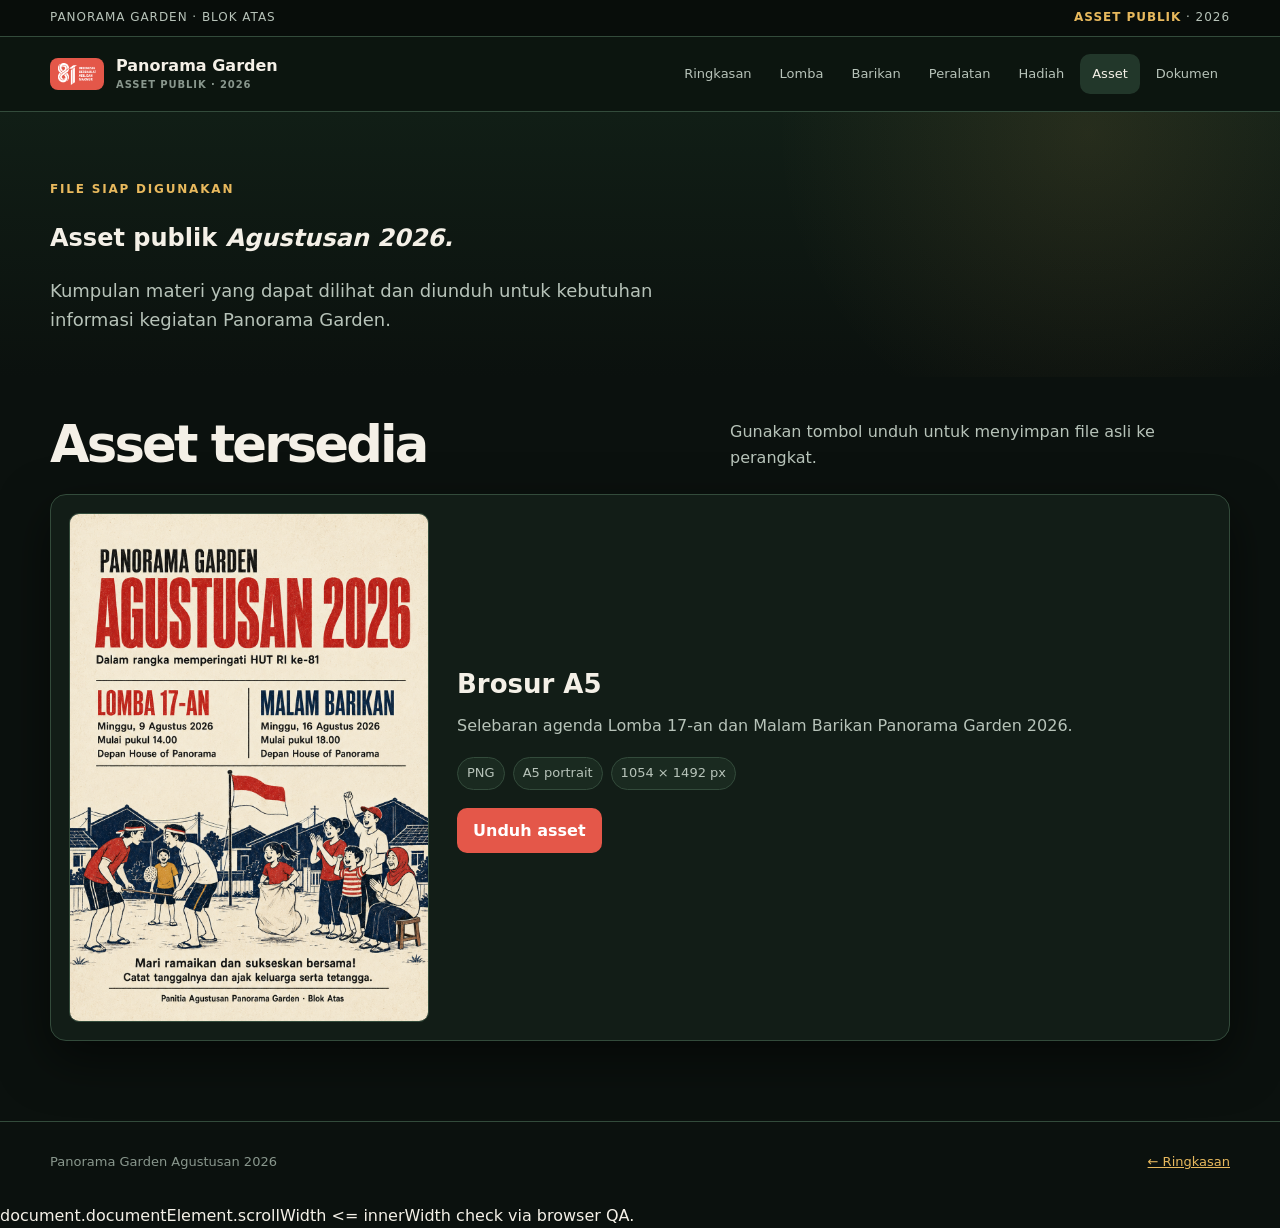
==== assets.html @ e39d6af5 "fix: match accordion menu styling" ====
<!doctype html>
<html lang="id">
<head>
  <meta charset="utf-8">
  <meta name="viewport" content="width=device-width,initial-scale=1">
  <meta name="description" content="Asset publik Panorama Garden Agustusan 2026.">
  <title>Asset · Panorama Garden Agustusan</title>
  <link rel="stylesheet" href="assets/app.css">
  <style>
    .asset-intro{padding:68px 0 42px;background:radial-gradient(circle at 85% 8%,#e8b95d1a,transparent 28%),linear-gradient(180deg,#111e16,#0b110e)}
    .asset-list{padding:42px 0 80px}.asset-card{display:grid;grid-template-columns:minmax(220px,360px) 1fr;gap:28px;align-items:center;background:var(--surface);border:1px solid var(--line);border-radius:var(--r);padding:18px;box-shadow:var(--shadow)}
    .asset-preview{display:block;overflow:hidden;border:1px solid var(--line);border-radius:10px;background:#080d0a}.asset-preview img{display:block;width:100%;height:auto;aspect-ratio:1054 / 1492;object-fit:cover}.asset-meta{display:flex;flex-wrap:wrap;gap:8px;color:var(--sub);font-size:13px}.asset-meta span{padding:5px 9px;background:var(--raised);border:1px solid var(--line);border-radius:999px}.asset-card h2{margin:0 0 8px;font-size:26px}.asset-card p{margin:0 0 18px;color:var(--sub)}.download-link{display:inline-flex;align-items:center;min-height:44px;padding:10px 16px;border-radius:10px;background:var(--red);color:#fff;text-decoration:none;font-weight:750}.download-link:hover{background:#f16b5b}@media(max-width:720px){.asset-card{grid-template-columns:1fr}.asset-preview{max-width:300px;margin:auto}.asset-card h2{font-size:22px}}
  </style>
</head>
<body>
  <div class="topbar"><div class="shell"><span>Panorama Garden · Blok Atas</span><span><strong>Asset publik</strong> · 2026</span></div></div>
  <header><nav class="shell">
    <a class="brand" href="index.html"><img src="assets/hut-ri-81-cropped.png" alt="Logo HUT RI 81"><span>Panorama Garden<small>Asset publik · 2026</small></span></a>
    <button class="menu-toggle" aria-expanded="false" aria-controls="main-nav">Menu</button>
    <div class="navlinks" id="main-nav"><a href="index.html">Ringkasan</a><div class="nav-group"><button class="nav-parent" type="button" aria-expanded="false" aria-controls="lomba-subnav">Lomba</button><div class="nav-submenu" id="lomba-subnav"><a href="lomba.html">Operasional Lomba</a><a href="rundown-lomba.html">Rundown Lomba</a></div></div><a href="barikan.html">Barikan</a><a href="peralatan-lomba.html">Peralatan</a><a href="hadiah-lomba.html">Hadiah</a><a class="active" href="assets.html">Asset</a><a href="docs/01-planning-acara-agustusan.md">Dokumen</a></div>
  </nav></header>
  <main>
    <section class="asset-intro"><div class="shell"><div class="eyebrow">File siap digunakan</div><h1>Asset publik <em>Agustusan 2026.</em></h1><p class="lede">Kumpulan materi yang dapat dilihat dan diunduh untuk kebutuhan informasi kegiatan Panorama Garden.</p></div></section>
    <section class="asset-list"><div class="shell"><div class="section-head"><h2>Asset tersedia</h2><p>Gunakan tombol unduh untuk menyimpan file asli ke perangkat.</p></div>
      <article class="asset-card"><a class="asset-preview" href="assets/Brosur%20A5.png" target="_blank" rel="noreferrer"><img src="assets/Brosur%20A5.png" alt="Preview Brosur A5 Lomba 17-an dan Malam Barikan"></a><div><h2>Brosur A5</h2><p>Selebaran agenda Lomba 17-an dan Malam Barikan Panorama Garden 2026.</p><div class="asset-meta"><span>PNG</span><span>A5 portrait</span><span>1054 × 1492 px</span></div><p style="margin-top:18px"><a class="download-link" href="assets/Brosur%20A5.png" download="Brosur A5.png">Unduh asset</a></p></div></article>
    </div></section>
  </main>
  <footer class="footer"><div class="shell"><span>Panorama Garden Agustusan 2026</span><span><a href="index.html">← Ringkasan</a></span></div></footer>
  <script>const b=document.querySelector('.menu-toggle'),n=document.querySelector('.navlinks');b.onclick=()=>{let o=n.classList.toggle('open');b.setAttribute('aria-expanded',o)};n.querySelectorAll('a').forEach(a=>a.onclick=()=>n.classList.remove('open'));document.querySelectorAll('.nav-parent').forEach(btn=>btn.onclick=()=>{let group=btn.parentElement;let open=group.classList.toggle('open');btn.setAttribute('aria-expanded',open)});</script>
</body>
</html>

document.documentElement.scrollWidth <= innerWidth check via browser QA.
---- assets/app.css ----
:root{--canvas:#0b110e;--surface:#121d17;--raised:#1a2a20;--raised2:#22372a;--text:#f4f0e7;--sub:#b7c3b9;--muted:#89978d;--line:#334b3b;--red:#e45749;--red-soft:#542a26;--gold:#e8b95d;--gold-soft:#4a3b20;--green:#78c99e;--blue:#8fc5ff;--shadow:0 18px 50px #0008;--r:16px}*{box-sizing:border-box}html{scroll-behavior:smooth}body{margin:0;background:var(--canvas);color:var(--text);font:16px/1.6 Inter,ui-sans-serif,system-ui,-apple-system,BlinkMacSystemFont,"Segoe UI",sans-serif}a{color:inherit}.shell{width:min(1180px,calc(100% - 40px));margin:auto}.topbar{background:#080d0a;border-bottom:1px solid var(--line);color:var(--sub);font-size:12px;letter-spacing:.08em;text-transform:uppercase}.topbar .shell{min-height:36px;display:flex;justify-content:space-between;align-items:center;gap:16px}.topbar strong{color:var(--gold)}header{position:sticky;top:0;z-index:20;background:#0d1611eF;backdrop-filter:blur(16px);border-bottom:1px solid var(--line)}nav{min-height:74px;display:flex;align-items:center;justify-content:space-between;gap:24px}.brand{display:flex;align-items:center;gap:12px;text-decoration:none;font-weight:850;line-height:1.05}.brand img{width:54px;height:32px;object-fit:contain;background:var(--red);border-radius:8px;padding:5px}.brand small{display:block;color:var(--muted);font-size:10px;letter-spacing:.09em;text-transform:uppercase;margin-top:5px}.navlinks{display:flex;align-items:center;gap:4px}.navlinks a,.menu-toggle,.nav-parent{padding:10px 12px;border-radius:10px;color:var(--sub);font-size:13px;text-decoration:none}.navlinks a:hover,.navlinks a.active,.nav-group.active>.nav-parent,.nav-parent:hover{background:var(--raised2);color:var(--text)}.nav-group{position:relative}.nav-parent{border:0;background:transparent;font:inherit;cursor:pointer}.nav-parent{font:inherit;font-size:13px}.nav-submenu{display:none;position:absolute;top:calc(100% + 8px);left:0;min-width:190px;padding:6px;background:var(--surface);border:1px solid var(--line);border-radius:12px;box-shadow:var(--shadow)}.nav-group.open .nav-submenu{display:grid}.nav-submenu a{display:block;white-space:nowrap}.menu-toggle{display:none;background:transparent;border:1px solid var(--line);color:var(--text);font:inherit}.hero{padding:68px 0 44px;background:radial-gradient(circle at 90% 10%,#e8b95d1a,transparent 26%),linear-gradient(180deg,#111e16,#0b110e)}.hero-grid{display:grid;grid-template-columns:1.15fr .85fr;gap:50px;align-items:end}.eyebrow{color:var(--gold);font-size:12px;font-weight:850;letter-spacing:.15em;text-transform:uppercase}.hero h1{font-size:clamp(2.7rem,7vw,5.8rem);line-height:.98;letter-spacing:-.065em;max-width:780px;margin:16px 0}.hero h1 em{color:var(--red);font-style:normal}.lede{color:var(--sub);font-size:18px;max-width:650px;margin:0}.actions{display:flex;flex-wrap:wrap;gap:10px;margin-top:26px}.btn{min-height:44px;display:inline-flex;align-items:center;justify-content:center;padding:0 16px;border:1px solid var(--line);border-radius:10px;text-decoration:none;font-weight:800;font-size:13px}.btn.primary{background:var(--red);border-color:var(--red);color:#fff}.btn.secondary{background:var(--raised);color:var(--text)}.next-card{background:var(--raised);border:1px solid var(--line);border-radius:var(--r);padding:24px;box-shadow:var(--shadow)}.hero-logo-card{display:grid;place-items:center;min-height:330px;padding:34px;background:var(--red);border-color:#ff786a}.hero-logo{display:block;width:min(100%,310px);height:auto;object-fit:contain}.next-card h2{font-size:28px;line-height:1.1;margin:10px 0 18px}.next-card .meta{display:grid;grid-template-columns:1fr 1fr;gap:14px;border-top:1px solid var(--line);padding-top:16px}.meta b{display:block;color:var(--gold);font-size:20px}.meta span,.label{color:var(--muted);font-size:12px}.status{display:inline-flex;padding:4px 9px;border-radius:999px;font-size:11px;font-weight:850;white-space:nowrap}.status.todo{background:#26332d;color:var(--sub)}.status.progress{background:#20384e;color:var(--blue)}.status.wait{background:var(--gold-soft);color:var(--gold)}.status.done{background:#1e3a2a;color:var(--green)}.status.urgent{background:var(--red-soft);color:#ff9a8e}section{padding:58px 0}.section-head{display:flex;justify-content:space-between;align-items:end;gap:24px;margin-bottom:24px}.section-head h2{font-size:clamp(2rem,4vw,3.4rem);line-height:1;letter-spacing:-.055em;margin:0}.section-head p{max-width:500px;color:var(--sub);margin:0}.grid2{display:grid;grid-template-columns:repeat(2,1fr);gap:16px}.grid3{display:grid;grid-template-columns:repeat(3,1fr);gap:16px}.card{background:var(--surface);border:1px solid var(--line);border-radius:var(--r);padding:22px}.card h3{font-size:22px;line-height:1.15;margin:8px 0}.card p{color:var(--sub);margin:0}.card-link{display:flex;flex-direction:column;min-height:210px;text-decoration:none}.card-link .foot{margin-top:auto;padding-top:20px;display:flex;justify-content:space-between;gap:12px;align-items:center;color:var(--gold);font-size:13px;font-weight:800}.num{color:var(--gold);font-size:11px;font-weight:900;letter-spacing:.12em}.summary{display:grid;grid-template-columns:repeat(4,1fr);gap:12px}.metric{background:var(--raised);border:1px solid var(--line);border-radius:13px;padding:17px}.metric strong{display:block;font-size:28px;line-height:1;color:var(--gold);margin-bottom:5px}.metric span{color:var(--sub);font-size:12px}.task-list{display:grid;gap:10px}.task{display:grid;grid-template-columns:1fr auto;gap:15px;align-items:center;background:var(--surface);border:1px solid var(--line);border-radius:12px;padding:15px 17px}.task h3{font-size:15px;margin:0 0 3px}.task p{font-size:13px;color:var(--sub);margin:0}.task-actions{display:flex;align-items:center;gap:8px}.task select{background:var(--raised2);color:var(--text);border:1px solid var(--line);border-radius:8px;padding:8px;font:12px inherit}.table-wrap{overflow:auto;border:1px solid var(--line);border-radius:var(--r);background:var(--surface)}table{width:100%;min-width:760px;border-collapse:collapse;font-size:13px}th,td{text-align:left;vertical-align:top;padding:14px 16px;border-bottom:1px solid var(--line)}th{background:var(--raised2);color:var(--sub);font-size:10px;letter-spacing:.1em;text-transform:uppercase}tr:last-child td{border-bottom:0}td strong{color:var(--text)}.callout{border-left:4px solid var(--gold);background:var(--gold-soft);color:#f2d99d;padding:15px 17px;border-radius:0 11px 11px 0;font-size:13px}.band{background:#3c2523;border-top:1px solid #704039;border-bottom:1px solid #704039}.check-grid{display:grid;grid-template-columns:repeat(4,1fr);gap:12px}.check{background:var(--surface);border:1px solid var(--line);border-radius:12px;padding:17px}.check b{color:var(--gold);font-size:18px}.check p{color:var(--sub);font-size:13px;margin:4px 0 0}.code{display:inline-flex;padding:3px 7px;border-radius:6px;background:var(--raised2);color:var(--gold);font:700 11px ui-monospace,monospace}.footer{padding:30px 0;color:var(--muted);font-size:13px;border-top:1px solid var(--line)}.footer .shell{display:flex;justify-content:space-between;gap:20px;flex-wrap:wrap}.footer a{color:var(--gold)}.page-head{padding:54px 0 32px;background:linear-gradient(180deg,#111e16,#0b110e)}.page-head h1{font-size:clamp(2.4rem,6vw,4.8rem);line-height:1;letter-spacing:-.06em;max-width:800px;margin:14px 0}.page-head p{color:var(--sub);max-width:700px}.pills{display:flex;gap:8px;flex-wrap:wrap;margin-top:20px}.pill{padding:7px 10px;border:1px solid var(--line);border-radius:999px;color:var(--sub);font-size:12px}.pill.red{border-color:#8b4037;color:#ff9a8e;background:var(--red-soft)}.race-grid{display:grid;grid-template-columns:repeat(2,1fr);gap:14px}.race-card{background:var(--surface);border:1px solid var(--line);border-radius:var(--r);padding:20px}.race-card h3{font-size:22px;margin:8px 0}.race-card p{color:var(--sub);font-size:13px}.race-meta{display:grid;grid-template-columns:1fr 1fr;gap:8px;margin:16px 0}.race-meta div{background:var(--raised);padding:10px;border-radius:8px}.race-meta b{display:block;color:var(--gold);font-size:10px;text-transform:uppercase;letter-spacing:.08em}.race-meta span{font-size:12px}.race-card ul{margin:0;padding-left:19px;color:var(--sub);font-size:13px}.race-card li{margin:5px 0}.filters{display:flex;gap:8px;flex-wrap:wrap;margin-bottom:15px}.filters button{cursor:pointer;background:var(--surface);border:1px solid var(--line);color:var(--sub);border-radius:999px;padding:8px 12px}.filters button.active{background:var(--red);border-color:var(--red);color:#fff}@media(max-width:800px){.shell{width:min(100% - 28px,640px)}.topbar .shell{align-items:flex-start;flex-direction:column;gap:0;padding:8px 0}.navlinks{display:none;position:absolute;top:74px;left:0;right:0;padding:10px 14px;background:#0d1611;border-bottom:1px solid var(--line);flex-direction:column;align-items:stretch}.navlinks.open{display:flex}.navlinks a{padding:13px}.menu-toggle{display:block}.hero{padding:45px 0 30px}.hero-grid,.grid2,.grid3,.race-grid{grid-template-columns:1fr;gap:14px}.hero h1{font-size:clamp(2.8rem,14vw,4.7rem)}.section-head{display:block}.section-head p{margin-top:12px}.summary{grid-template-columns:1fr 1fr}.check-grid{grid-template-columns:1fr 1fr}.task{grid-template-columns:1fr}.task-actions{justify-content:space-between}.task select{min-height:42px;flex:1}.page-head{padding:40px 0 25px}section{padding:44px 0}.footer .shell{display:block}.footer .shell>*{display:block;margin-top:8px}}@media(max-width:430px){.summary,.check-grid{grid-template-columns:1fr}.brand img{width:48px}.next-card .meta{grid-template-columns:1fr 1fr}.btn{width:100%}}.event-calendar{border:1px solid var(--line);border-radius:var(--r);overflow:hidden;background:var(--surface)}.calendar-title{display:flex;justify-content:space-between;align-items:center;gap:16px;padding:18px 20px;background:var(--raised2)}.calendar-title strong{font-size:24px}.calendar-title span{color:var(--muted);font-size:12px}.calendar-weekdays,.calendar-grid{display:grid;grid-template-columns:repeat(7,minmax(92px,1fr));min-width:644px}.calendar-weekdays{background:#18271e;border-bottom:1px solid var(--line)}.calendar-weekdays span{padding:11px 10px;color:var(--sub);font-size:10px;font-weight:850;letter-spacing:.1em;text-transform:uppercase}.calendar-grid{overflow:visible}.calendar-day{min-height:94px;padding:10px;border-right:1px solid var(--line);border-bottom:1px solid var(--line);background:var(--surface);color:var(--sub);font-size:13px}.calendar-day:nth-child(7n){border-right:0}.calendar-day b{display:block;color:var(--text);font-size:14px}.calendar-day small{display:block;margin-top:7px;color:var(--text);font-size:11px;line-height:1.25}.calendar-day.muted{background:#0e1712;color:var(--muted)}.calendar-day.prep{background:#332b1b;border-top:3px solid var(--gold)}.calendar-day.setup{background:#1b3025;border-top:3px solid var(--green)}.calendar-day.event{background:var(--red-soft);border-top:3px solid var(--red)}.calendar-legend{display:flex;gap:16px;flex-wrap:wrap;padding:14px 18px;color:var(--sub);font-size:12px}.calendar-legend span{display:inline-flex;align-items:center;gap:7px}.dot{width:9px;height:9px;display:inline-block;border-radius:50%;background:var(--gold)}.dot.setup{background:var(--green)}.dot.event{background:var(--red)}@media(max-width:800px){.event-calendar{overflow-x:auto}.calendar-title,.calendar-legend{min-width:644px}}@media(prefers-reduced-motion:reduce){html{scroll-behavior:auto}}:focus-visible{outline:3px solid var(--gold);outline-offset:3px}@media(max-width:800px){.nav-group{display:block}.nav-parent{width:100%;display:flex;justify-content:space-between;text-align:left;padding:13px}.nav-submenu{position:static;min-width:0;margin:0 0 4px;padding:0 0 0 12px;border:0;border-radius:0;box-shadow:none;background:transparent}.nav-group.open .nav-submenu{display:grid}.nav-submenu a{padding:11px 13px;border-left:2px solid var(--line);border-radius:0}.nav-group.active>.nav-parent{background:var(--raised2)}}
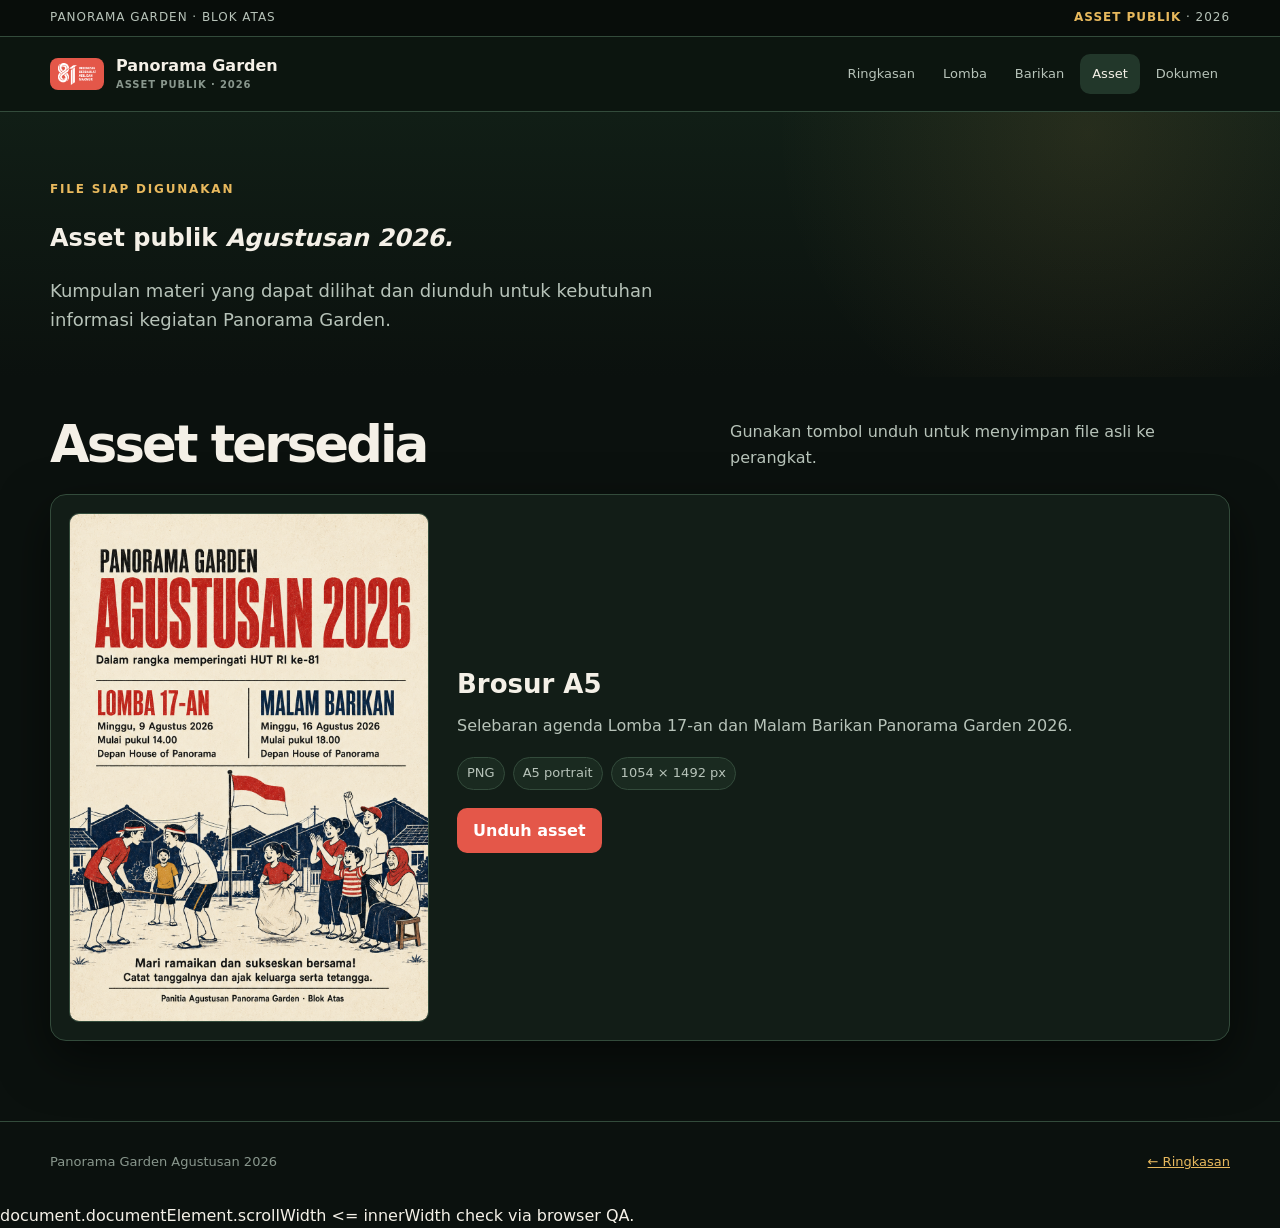
==== commit cd5937bd: "refactor: group race assets under Lomba menu" ====
--- a/assets.html
+++ b/assets.html
@@ -17,7 +17,7 @@
   <header><nav class="shell">
     <a class="brand" href="index.html"><img src="assets/hut-ri-81-cropped.png" alt="Logo HUT RI 81"><span>Panorama Garden<small>Asset publik · 2026</small></span></a>
     <button class="menu-toggle" aria-expanded="false" aria-controls="main-nav">Menu</button>
-    <div class="navlinks" id="main-nav"><a href="index.html">Ringkasan</a><div class="nav-group"><button class="nav-parent" type="button" aria-expanded="false" aria-controls="lomba-subnav">Lomba</button><div class="nav-submenu" id="lomba-subnav"><a href="lomba.html">Operasional Lomba</a><a href="rundown-lomba.html">Rundown Lomba</a></div></div><a href="barikan.html">Barikan</a><a href="peralatan-lomba.html">Peralatan</a><a href="hadiah-lomba.html">Hadiah</a><a class="active" href="assets.html">Asset</a><a href="docs/01-planning-acara-agustusan.md">Dokumen</a></div>
+    <div class="navlinks" id="main-nav"><a href="index.html">Ringkasan</a><div class="nav-group"><button class="nav-parent" type="button" aria-expanded="false" aria-controls="lomba-subnav">Lomba</button><div class="nav-submenu" id="lomba-subnav"><a href="lomba.html">Operasional Lomba</a><a href="rundown-lomba.html">Rundown Lomba</a><a href="peralatan-lomba.html">Peralatan Lomba</a><a href="hadiah-lomba.html">Hadiah Lomba</a></div></div><a href="barikan.html">Barikan</a><a class="active" href="assets.html">Asset</a><a href="docs/01-planning-acara-agustusan.md">Dokumen</a></div>
   </nav></header>
   <main>
     <section class="asset-intro"><div class="shell"><div class="eyebrow">File siap digunakan</div><h1>Asset publik <em>Agustusan 2026.</em></h1><p class="lede">Kumpulan materi yang dapat dilihat dan diunduh untuk kebutuhan informasi kegiatan Panorama Garden.</p></div></section>
--- a/assets/app.css
+++ b/assets/app.css
@@ -1 +1 @@
-:root{--canvas:#0b110e;--surface:#121d17;--raised:#1a2a20;--raised2:#22372a;--text:#f4f0e7;--sub:#b7c3b9;--muted:#89978d;--line:#334b3b;--red:#e45749;--red-soft:#542a26;--gold:#e8b95d;--gold-soft:#4a3b20;--green:#78c99e;--blue:#8fc5ff;--shadow:0 18px 50px #0008;--r:16px}*{box-sizing:border-box}html{scroll-behavior:smooth}body{margin:0;background:var(--canvas);color:var(--text);font:16px/1.6 Inter,ui-sans-serif,system-ui,-apple-system,BlinkMacSystemFont,"Segoe UI",sans-serif}a{color:inherit}.shell{width:min(1180px,calc(100% - 40px));margin:auto}.topbar{background:#080d0a;border-bottom:1px solid var(--line);color:var(--sub);font-size:12px;letter-spacing:.08em;text-transform:uppercase}.topbar .shell{min-height:36px;display:flex;justify-content:space-between;align-items:center;gap:16px}.topbar strong{color:var(--gold)}header{position:sticky;top:0;z-index:20;background:#0d1611eF;backdrop-filter:blur(16px);border-bottom:1px solid var(--line)}nav{min-height:74px;display:flex;align-items:center;justify-content:space-between;gap:24px}.brand{display:flex;align-items:center;gap:12px;text-decoration:none;font-weight:850;line-height:1.05}.brand img{width:54px;height:32px;object-fit:contain;background:var(--red);border-radius:8px;padding:5px}.brand small{display:block;color:var(--muted);font-size:10px;letter-spacing:.09em;text-transform:uppercase;margin-top:5px}.navlinks{display:flex;align-items:center;gap:4px}.navlinks a,.menu-toggle,.nav-parent{padding:10px 12px;border-radius:10px;color:var(--sub);font-size:13px;text-decoration:none}.navlinks a:hover,.navlinks a.active,.nav-group.active>.nav-parent,.nav-parent:hover{background:var(--raised2);color:var(--text)}.nav-group{position:relative}.nav-parent{border:0;background:transparent;font:inherit;cursor:pointer}.nav-parent{font:inherit;font-size:13px}.nav-submenu{display:none;position:absolute;top:calc(100% + 8px);left:0;min-width:190px;padding:6px;background:var(--surface);border:1px solid var(--line);border-radius:12px;box-shadow:var(--shadow)}.nav-group.open .nav-submenu{display:grid}.nav-submenu a{display:block;white-space:nowrap}.menu-toggle{display:none;background:transparent;border:1px solid var(--line);color:var(--text);font:inherit}.hero{padding:68px 0 44px;background:radial-gradient(circle at 90% 10%,#e8b95d1a,transparent 26%),linear-gradient(180deg,#111e16,#0b110e)}.hero-grid{display:grid;grid-template-columns:1.15fr .85fr;gap:50px;align-items:end}.eyebrow{color:var(--gold);font-size:12px;font-weight:850;letter-spacing:.15em;text-transform:uppercase}.hero h1{font-size:clamp(2.7rem,7vw,5.8rem);line-height:.98;letter-spacing:-.065em;max-width:780px;margin:16px 0}.hero h1 em{color:var(--red);font-style:normal}.lede{color:var(--sub);font-size:18px;max-width:650px;margin:0}.actions{display:flex;flex-wrap:wrap;gap:10px;margin-top:26px}.btn{min-height:44px;display:inline-flex;align-items:center;justify-content:center;padding:0 16px;border:1px solid var(--line);border-radius:10px;text-decoration:none;font-weight:800;font-size:13px}.btn.primary{background:var(--red);border-color:var(--red);color:#fff}.btn.secondary{background:var(--raised);color:var(--text)}.next-card{background:var(--raised);border:1px solid var(--line);border-radius:var(--r);padding:24px;box-shadow:var(--shadow)}.hero-logo-card{display:grid;place-items:center;min-height:330px;padding:34px;background:var(--red);border-color:#ff786a}.hero-logo{display:block;width:min(100%,310px);height:auto;object-fit:contain}.next-card h2{font-size:28px;line-height:1.1;margin:10px 0 18px}.next-card .meta{display:grid;grid-template-columns:1fr 1fr;gap:14px;border-top:1px solid var(--line);padding-top:16px}.meta b{display:block;color:var(--gold);font-size:20px}.meta span,.label{color:var(--muted);font-size:12px}.status{display:inline-flex;padding:4px 9px;border-radius:999px;font-size:11px;font-weight:850;white-space:nowrap}.status.todo{background:#26332d;color:var(--sub)}.status.progress{background:#20384e;color:var(--blue)}.status.wait{background:var(--gold-soft);color:var(--gold)}.status.done{background:#1e3a2a;color:var(--green)}.status.urgent{background:var(--red-soft);color:#ff9a8e}section{padding:58px 0}.section-head{display:flex;justify-content:space-between;align-items:end;gap:24px;margin-bottom:24px}.section-head h2{font-size:clamp(2rem,4vw,3.4rem);line-height:1;letter-spacing:-.055em;margin:0}.section-head p{max-width:500px;color:var(--sub);margin:0}.grid2{display:grid;grid-template-columns:repeat(2,1fr);gap:16px}.grid3{display:grid;grid-template-columns:repeat(3,1fr);gap:16px}.card{background:var(--surface);border:1px solid var(--line);border-radius:var(--r);padding:22px}.card h3{font-size:22px;line-height:1.15;margin:8px 0}.card p{color:var(--sub);margin:0}.card-link{display:flex;flex-direction:column;min-height:210px;text-decoration:none}.card-link .foot{margin-top:auto;padding-top:20px;display:flex;justify-content:space-between;gap:12px;align-items:center;color:var(--gold);font-size:13px;font-weight:800}.num{color:var(--gold);font-size:11px;font-weight:900;letter-spacing:.12em}.summary{display:grid;grid-template-columns:repeat(4,1fr);gap:12px}.metric{background:var(--raised);border:1px solid var(--line);border-radius:13px;padding:17px}.metric strong{display:block;font-size:28px;line-height:1;color:var(--gold);margin-bottom:5px}.metric span{color:var(--sub);font-size:12px}.task-list{display:grid;gap:10px}.task{display:grid;grid-template-columns:1fr auto;gap:15px;align-items:center;background:var(--surface);border:1px solid var(--line);border-radius:12px;padding:15px 17px}.task h3{font-size:15px;margin:0 0 3px}.task p{font-size:13px;color:var(--sub);margin:0}.task-actions{display:flex;align-items:center;gap:8px}.task select{background:var(--raised2);color:var(--text);border:1px solid var(--line);border-radius:8px;padding:8px;font:12px inherit}.table-wrap{overflow:auto;border:1px solid var(--line);border-radius:var(--r);background:var(--surface)}table{width:100%;min-width:760px;border-collapse:collapse;font-size:13px}th,td{text-align:left;vertical-align:top;padding:14px 16px;border-bottom:1px solid var(--line)}th{background:var(--raised2);color:var(--sub);font-size:10px;letter-spacing:.1em;text-transform:uppercase}tr:last-child td{border-bottom:0}td strong{color:var(--text)}.callout{border-left:4px solid var(--gold);background:var(--gold-soft);color:#f2d99d;padding:15px 17px;border-radius:0 11px 11px 0;font-size:13px}.band{background:#3c2523;border-top:1px solid #704039;border-bottom:1px solid #704039}.check-grid{display:grid;grid-template-columns:repeat(4,1fr);gap:12px}.check{background:var(--surface);border:1px solid var(--line);border-radius:12px;padding:17px}.check b{color:var(--gold);font-size:18px}.check p{color:var(--sub);font-size:13px;margin:4px 0 0}.code{display:inline-flex;padding:3px 7px;border-radius:6px;background:var(--raised2);color:var(--gold);font:700 11px ui-monospace,monospace}.footer{padding:30px 0;color:var(--muted);font-size:13px;border-top:1px solid var(--line)}.footer .shell{display:flex;justify-content:space-between;gap:20px;flex-wrap:wrap}.footer a{color:var(--gold)}.page-head{padding:54px 0 32px;background:linear-gradient(180deg,#111e16,#0b110e)}.page-head h1{font-size:clamp(2.4rem,6vw,4.8rem);line-height:1;letter-spacing:-.06em;max-width:800px;margin:14px 0}.page-head p{color:var(--sub);max-width:700px}.pills{display:flex;gap:8px;flex-wrap:wrap;margin-top:20px}.pill{padding:7px 10px;border:1px solid var(--line);border-radius:999px;color:var(--sub);font-size:12px}.pill.red{border-color:#8b4037;color:#ff9a8e;background:var(--red-soft)}.race-grid{display:grid;grid-template-columns:repeat(2,1fr);gap:14px}.race-card{background:var(--surface);border:1px solid var(--line);border-radius:var(--r);padding:20px}.race-card h3{font-size:22px;margin:8px 0}.race-card p{color:var(--sub);font-size:13px}.race-meta{display:grid;grid-template-columns:1fr 1fr;gap:8px;margin:16px 0}.race-meta div{background:var(--raised);padding:10px;border-radius:8px}.race-meta b{display:block;color:var(--gold);font-size:10px;text-transform:uppercase;letter-spacing:.08em}.race-meta span{font-size:12px}.race-card ul{margin:0;padding-left:19px;color:var(--sub);font-size:13px}.race-card li{margin:5px 0}.filters{display:flex;gap:8px;flex-wrap:wrap;margin-bottom:15px}.filters button{cursor:pointer;background:var(--surface);border:1px solid var(--line);color:var(--sub);border-radius:999px;padding:8px 12px}.filters button.active{background:var(--red);border-color:var(--red);color:#fff}@media(max-width:800px){.shell{width:min(100% - 28px,640px)}.topbar .shell{align-items:flex-start;flex-direction:column;gap:0;padding:8px 0}.navlinks{display:none;position:absolute;top:74px;left:0;right:0;padding:10px 14px;background:#0d1611;border-bottom:1px solid var(--line);flex-direction:column;align-items:stretch}.navlinks.open{display:flex}.navlinks a{padding:13px}.menu-toggle{display:block}.hero{padding:45px 0 30px}.hero-grid,.grid2,.grid3,.race-grid{grid-template-columns:1fr;gap:14px}.hero h1{font-size:clamp(2.8rem,14vw,4.7rem)}.section-head{display:block}.section-head p{margin-top:12px}.summary{grid-template-columns:1fr 1fr}.check-grid{grid-template-columns:1fr 1fr}.task{grid-template-columns:1fr}.task-actions{justify-content:space-between}.task select{min-height:42px;flex:1}.page-head{padding:40px 0 25px}section{padding:44px 0}.footer .shell{display:block}.footer .shell>*{display:block;margin-top:8px}}@media(max-width:430px){.summary,.check-grid{grid-template-columns:1fr}.brand img{width:48px}.next-card .meta{grid-template-columns:1fr 1fr}.btn{width:100%}}.event-calendar{border:1px solid var(--line);border-radius:var(--r);overflow:hidden;background:var(--surface)}.calendar-title{display:flex;justify-content:space-between;align-items:center;gap:16px;padding:18px 20px;background:var(--raised2)}.calendar-title strong{font-size:24px}.calendar-title span{color:var(--muted);font-size:12px}.calendar-weekdays,.calendar-grid{display:grid;grid-template-columns:repeat(7,minmax(92px,1fr));min-width:644px}.calendar-weekdays{background:#18271e;border-bottom:1px solid var(--line)}.calendar-weekdays span{padding:11px 10px;color:var(--sub);font-size:10px;font-weight:850;letter-spacing:.1em;text-transform:uppercase}.calendar-grid{overflow:visible}.calendar-day{min-height:94px;padding:10px;border-right:1px solid var(--line);border-bottom:1px solid var(--line);background:var(--surface);color:var(--sub);font-size:13px}.calendar-day:nth-child(7n){border-right:0}.calendar-day b{display:block;color:var(--text);font-size:14px}.calendar-day small{display:block;margin-top:7px;color:var(--text);font-size:11px;line-height:1.25}.calendar-day.muted{background:#0e1712;color:var(--muted)}.calendar-day.prep{background:#332b1b;border-top:3px solid var(--gold)}.calendar-day.setup{background:#1b3025;border-top:3px solid var(--green)}.calendar-day.event{background:var(--red-soft);border-top:3px solid var(--red)}.calendar-legend{display:flex;gap:16px;flex-wrap:wrap;padding:14px 18px;color:var(--sub);font-size:12px}.calendar-legend span{display:inline-flex;align-items:center;gap:7px}.dot{width:9px;height:9px;display:inline-block;border-radius:50%;background:var(--gold)}.dot.setup{background:var(--green)}.dot.event{background:var(--red)}@media(max-width:800px){.event-calendar{overflow-x:auto}.calendar-title,.calendar-legend{min-width:644px}}@media(prefers-reduced-motion:reduce){html{scroll-behavior:auto}}:focus-visible{outline:3px solid var(--gold);outline-offset:3px}@media(max-width:800px){.nav-group{display:block}.nav-parent{width:100%;display:flex;justify-content:space-between;text-align:left;padding:13px}.nav-submenu{position:static;min-width:0;margin:0 0 4px;padding:0 0 0 12px;border:0;border-radius:0;box-shadow:none;background:transparent}.nav-group.open .nav-submenu{display:grid}.nav-submenu a{padding:11px 13px;border-left:2px solid var(--line);border-radius:0}.nav-group.active>.nav-parent{background:var(--raised2)}}+:root{--canvas:#0b110e;--surface:#121d17;--raised:#1a2a20;--raised2:#22372a;--text:#f4f0e7;--sub:#b7c3b9;--muted:#89978d;--line:#334b3b;--red:#e45749;--red-soft:#542a26;--gold:#e8b95d;--gold-soft:#4a3b20;--green:#78c99e;--blue:#8fc5ff;--shadow:0 18px 50px #0008;--r:16px}*{box-sizing:border-box}html{scroll-behavior:smooth}body{margin:0;background:var(--canvas);color:var(--text);font:16px/1.6 Inter,ui-sans-serif,system-ui,-apple-system,BlinkMacSystemFont,"Segoe UI",sans-serif}a{color:inherit}.shell{width:min(1180px,calc(100% - 40px));margin:auto}.topbar{background:#080d0a;border-bottom:1px solid var(--line);color:var(--sub);font-size:12px;letter-spacing:.08em;text-transform:uppercase}.topbar .shell{min-height:36px;display:flex;justify-content:space-between;align-items:center;gap:16px}.topbar strong{color:var(--gold)}header{position:sticky;top:0;z-index:20;background:#0d1611eF;backdrop-filter:blur(16px);border-bottom:1px solid var(--line)}nav{min-height:74px;display:flex;align-items:center;justify-content:space-between;gap:24px}.brand{display:flex;align-items:center;gap:12px;text-decoration:none;font-weight:850;line-height:1.05}.brand img{width:54px;height:32px;object-fit:contain;background:var(--red);border-radius:8px;padding:5px}.brand small{display:block;color:var(--muted);font-size:10px;letter-spacing:.09em;text-transform:uppercase;margin-top:5px}.navlinks{display:flex;align-items:center;gap:4px}.navlinks a,.menu-toggle,.nav-parent{padding:10px 12px;border-radius:10px;color:var(--sub);font-size:13px;text-decoration:none}.navlinks a:hover,.navlinks a.active,.nav-group.active>.nav-parent,.nav-parent:hover{background:var(--raised2);color:var(--text)}.nav-group{position:relative}.nav-parent{border:0;background:transparent;font:inherit;cursor:pointer}.nav-parent{font:inherit;font-size:13px}.nav-submenu{display:none;position:absolute;top:calc(100% + 8px);left:0;min-width:190px;padding:6px;background:var(--surface);border:1px solid var(--line);border-radius:12px;box-shadow:var(--shadow)}.nav-group.open .nav-submenu,.nav-group:hover .nav-submenu,.nav-group:focus-within .nav-submenu{display:grid}.nav-submenu a{display:block;white-space:nowrap}.menu-toggle{display:none;background:transparent;border:1px solid var(--line);color:var(--text);font:inherit}.hero{padding:68px 0 44px;background:radial-gradient(circle at 90% 10%,#e8b95d1a,transparent 26%),linear-gradient(180deg,#111e16,#0b110e)}.hero-grid{display:grid;grid-template-columns:1.15fr .85fr;gap:50px;align-items:end}.eyebrow{color:var(--gold);font-size:12px;font-weight:850;letter-spacing:.15em;text-transform:uppercase}.hero h1{font-size:clamp(2.7rem,7vw,5.8rem);line-height:.98;letter-spacing:-.065em;max-width:780px;margin:16px 0}.hero h1 em{color:var(--red);font-style:normal}.lede{color:var(--sub);font-size:18px;max-width:650px;margin:0}.actions{display:flex;flex-wrap:wrap;gap:10px;margin-top:26px}.btn{min-height:44px;display:inline-flex;align-items:center;justify-content:center;padding:0 16px;border:1px solid var(--line);border-radius:10px;text-decoration:none;font-weight:800;font-size:13px}.btn.primary{background:var(--red);border-color:var(--red);color:#fff}.btn.secondary{background:var(--raised);color:var(--text)}.next-card{background:var(--raised);border:1px solid var(--line);border-radius:var(--r);padding:24px;box-shadow:var(--shadow)}.hero-logo-card{display:grid;place-items:center;min-height:330px;padding:34px;background:var(--red);border-color:#ff786a}.hero-logo{display:block;width:min(100%,310px);height:auto;object-fit:contain}.next-card h2{font-size:28px;line-height:1.1;margin:10px 0 18px}.next-card .meta{display:grid;grid-template-columns:1fr 1fr;gap:14px;border-top:1px solid var(--line);padding-top:16px}.meta b{display:block;color:var(--gold);font-size:20px}.meta span,.label{color:var(--muted);font-size:12px}.status{display:inline-flex;padding:4px 9px;border-radius:999px;font-size:11px;font-weight:850;white-space:nowrap}.status.todo{background:#26332d;color:var(--sub)}.status.progress{background:#20384e;color:var(--blue)}.status.wait{background:var(--gold-soft);color:var(--gold)}.status.done{background:#1e3a2a;color:var(--green)}.status.urgent{background:var(--red-soft);color:#ff9a8e}section{padding:58px 0}.section-head{display:flex;justify-content:space-between;align-items:end;gap:24px;margin-bottom:24px}.section-head h2{font-size:clamp(2rem,4vw,3.4rem);line-height:1;letter-spacing:-.055em;margin:0}.section-head p{max-width:500px;color:var(--sub);margin:0}.grid2{display:grid;grid-template-columns:repeat(2,1fr);gap:16px}.grid3{display:grid;grid-template-columns:repeat(3,1fr);gap:16px}.card{background:var(--surface);border:1px solid var(--line);border-radius:var(--r);padding:22px}.card h3{font-size:22px;line-height:1.15;margin:8px 0}.card p{color:var(--sub);margin:0}.card-link{display:flex;flex-direction:column;min-height:210px;text-decoration:none}.card-link .foot{margin-top:auto;padding-top:20px;display:flex;justify-content:space-between;gap:12px;align-items:center;color:var(--gold);font-size:13px;font-weight:800}.num{color:var(--gold);font-size:11px;font-weight:900;letter-spacing:.12em}.summary{display:grid;grid-template-columns:repeat(4,1fr);gap:12px}.metric{background:var(--raised);border:1px solid var(--line);border-radius:13px;padding:17px}.metric strong{display:block;font-size:28px;line-height:1;color:var(--gold);margin-bottom:5px}.metric span{color:var(--sub);font-size:12px}.task-list{display:grid;gap:10px}.task{display:grid;grid-template-columns:1fr auto;gap:15px;align-items:center;background:var(--surface);border:1px solid var(--line);border-radius:12px;padding:15px 17px}.task h3{font-size:15px;margin:0 0 3px}.task p{font-size:13px;color:var(--sub);margin:0}.task-actions{display:flex;align-items:center;gap:8px}.task select{background:var(--raised2);color:var(--text);border:1px solid var(--line);border-radius:8px;padding:8px;font:12px inherit}.table-wrap{overflow:auto;border:1px solid var(--line);border-radius:var(--r);background:var(--surface)}table{width:100%;min-width:760px;border-collapse:collapse;font-size:13px}th,td{text-align:left;vertical-align:top;padding:14px 16px;border-bottom:1px solid var(--line)}th{background:var(--raised2);color:var(--sub);font-size:10px;letter-spacing:.1em;text-transform:uppercase}tr:last-child td{border-bottom:0}td strong{color:var(--text)}.callout{border-left:4px solid var(--gold);background:var(--gold-soft);color:#f2d99d;padding:15px 17px;border-radius:0 11px 11px 0;font-size:13px}.band{background:#3c2523;border-top:1px solid #704039;border-bottom:1px solid #704039}.check-grid{display:grid;grid-template-columns:repeat(4,1fr);gap:12px}.check{background:var(--surface);border:1px solid var(--line);border-radius:12px;padding:17px}.check b{color:var(--gold);font-size:18px}.check p{color:var(--sub);font-size:13px;margin:4px 0 0}.code{display:inline-flex;padding:3px 7px;border-radius:6px;background:var(--raised2);color:var(--gold);font:700 11px ui-monospace,monospace}.footer{padding:30px 0;color:var(--muted);font-size:13px;border-top:1px solid var(--line)}.footer .shell{display:flex;justify-content:space-between;gap:20px;flex-wrap:wrap}.footer a{color:var(--gold)}.page-head{padding:54px 0 32px;background:linear-gradient(180deg,#111e16,#0b110e)}.page-head h1{font-size:clamp(2.4rem,6vw,4.8rem);line-height:1;letter-spacing:-.06em;max-width:800px;margin:14px 0}.page-head p{color:var(--sub);max-width:700px}.pills{display:flex;gap:8px;flex-wrap:wrap;margin-top:20px}.pill{padding:7px 10px;border:1px solid var(--line);border-radius:999px;color:var(--sub);font-size:12px}.pill.red{border-color:#8b4037;color:#ff9a8e;background:var(--red-soft)}.race-grid{display:grid;grid-template-columns:repeat(2,1fr);gap:14px}.race-card{background:var(--surface);border:1px solid var(--line);border-radius:var(--r);padding:20px}.race-card h3{font-size:22px;margin:8px 0}.race-card p{color:var(--sub);font-size:13px}.race-meta{display:grid;grid-template-columns:1fr 1fr;gap:8px;margin:16px 0}.race-meta div{background:var(--raised);padding:10px;border-radius:8px}.race-meta b{display:block;color:var(--gold);font-size:10px;text-transform:uppercase;letter-spacing:.08em}.race-meta span{font-size:12px}.race-card ul{margin:0;padding-left:19px;color:var(--sub);font-size:13px}.race-card li{margin:5px 0}.filters{display:flex;gap:8px;flex-wrap:wrap;margin-bottom:15px}.filters button{cursor:pointer;background:var(--surface);border:1px solid var(--line);color:var(--sub);border-radius:999px;padding:8px 12px}.filters button.active{background:var(--red);border-color:var(--red);color:#fff}@media(max-width:800px){.shell{width:min(100% - 28px,640px)}.topbar .shell{align-items:flex-start;flex-direction:column;gap:0;padding:8px 0}.navlinks{display:none;position:absolute;top:74px;left:0;right:0;padding:10px 14px;background:#0d1611;border-bottom:1px solid var(--line);flex-direction:column;align-items:stretch}.navlinks.open{display:flex}.navlinks a{padding:13px}.menu-toggle{display:block}.hero{padding:45px 0 30px}.hero-grid,.grid2,.grid3,.race-grid{grid-template-columns:1fr;gap:14px}.hero h1{font-size:clamp(2.8rem,14vw,4.7rem)}.section-head{display:block}.section-head p{margin-top:12px}.summary{grid-template-columns:1fr 1fr}.check-grid{grid-template-columns:1fr 1fr}.task{grid-template-columns:1fr}.task-actions{justify-content:space-between}.task select{min-height:42px;flex:1}.page-head{padding:40px 0 25px}section{padding:44px 0}.footer .shell{display:block}.footer .shell>*{display:block;margin-top:8px}}@media(max-width:430px){.summary,.check-grid{grid-template-columns:1fr}.brand img{width:48px}.next-card .meta{grid-template-columns:1fr 1fr}.btn{width:100%}}.event-calendar{border:1px solid var(--line);border-radius:var(--r);overflow:hidden;background:var(--surface)}.calendar-title{display:flex;justify-content:space-between;align-items:center;gap:16px;padding:18px 20px;background:var(--raised2)}.calendar-title strong{font-size:24px}.calendar-title span{color:var(--muted);font-size:12px}.calendar-weekdays,.calendar-grid{display:grid;grid-template-columns:repeat(7,minmax(92px,1fr));min-width:644px}.calendar-weekdays{background:#18271e;border-bottom:1px solid var(--line)}.calendar-weekdays span{padding:11px 10px;color:var(--sub);font-size:10px;font-weight:850;letter-spacing:.1em;text-transform:uppercase}.calendar-grid{overflow:visible}.calendar-day{min-height:94px;padding:10px;border-right:1px solid var(--line);border-bottom:1px solid var(--line);background:var(--surface);color:var(--sub);font-size:13px}.calendar-day:nth-child(7n){border-right:0}.calendar-day b{display:block;color:var(--text);font-size:14px}.calendar-day small{display:block;margin-top:7px;color:var(--text);font-size:11px;line-height:1.25}.calendar-day.muted{background:#0e1712;color:var(--muted)}.calendar-day.prep{background:#332b1b;border-top:3px solid var(--gold)}.calendar-day.setup{background:#1b3025;border-top:3px solid var(--green)}.calendar-day.event{background:var(--red-soft);border-top:3px solid var(--red)}.calendar-legend{display:flex;gap:16px;flex-wrap:wrap;padding:14px 18px;color:var(--sub);font-size:12px}.calendar-legend span{display:inline-flex;align-items:center;gap:7px}.dot{width:9px;height:9px;display:inline-block;border-radius:50%;background:var(--gold)}.dot.setup{background:var(--green)}.dot.event{background:var(--red)}@media(max-width:800px){.event-calendar{overflow-x:auto}.calendar-title,.calendar-legend{min-width:644px}}@media(prefers-reduced-motion:reduce){html{scroll-behavior:auto}}:focus-visible{outline:3px solid var(--gold);outline-offset:3px}@media(max-width:800px){.nav-group{display:block}.nav-parent{width:100%;display:flex;justify-content:space-between;text-align:left;padding:13px}.nav-submenu{position:static;min-width:0;margin:0 0 4px;padding:0 0 0 12px;border:0;border-radius:0;box-shadow:none;background:transparent}.nav-group.open .nav-submenu{display:grid}.nav-submenu a{padding:11px 13px;border-left:2px solid var(--line);border-radius:0}.nav-group.active>.nav-parent{background:var(--raised2)}}
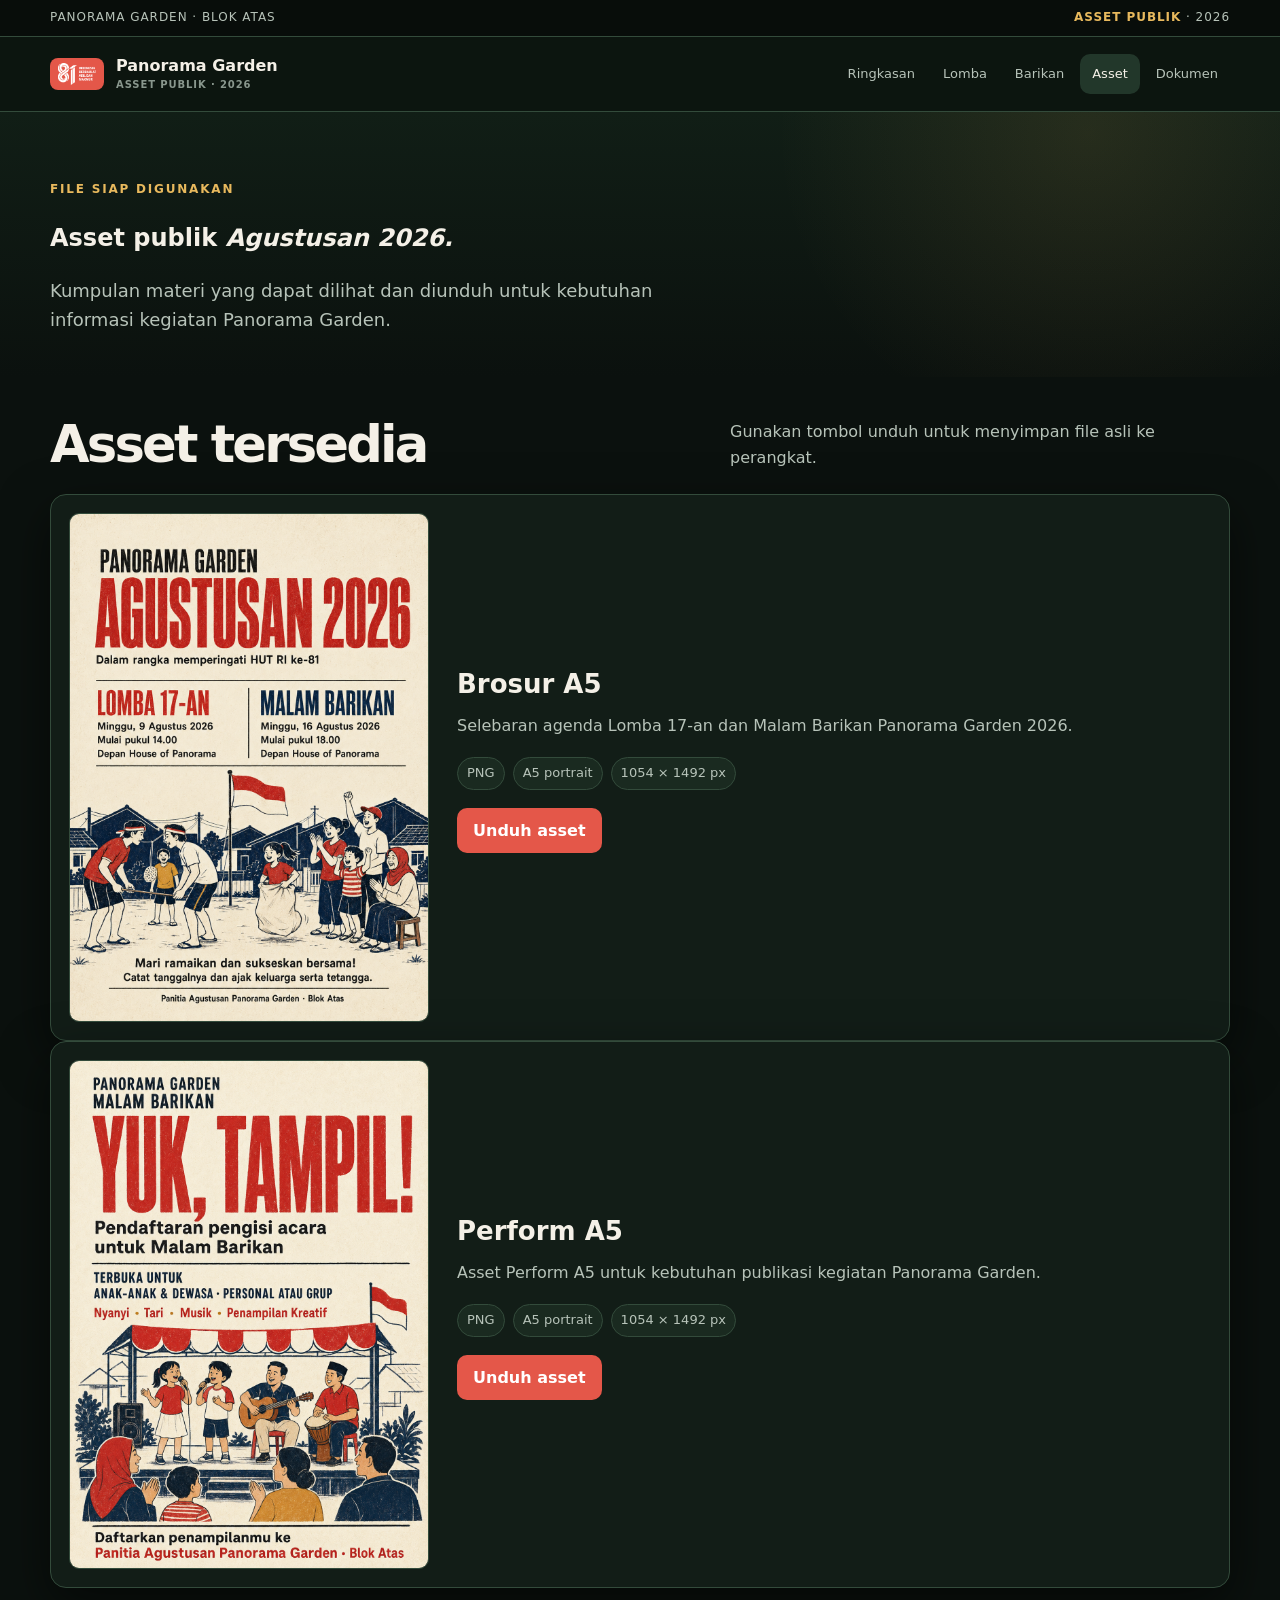
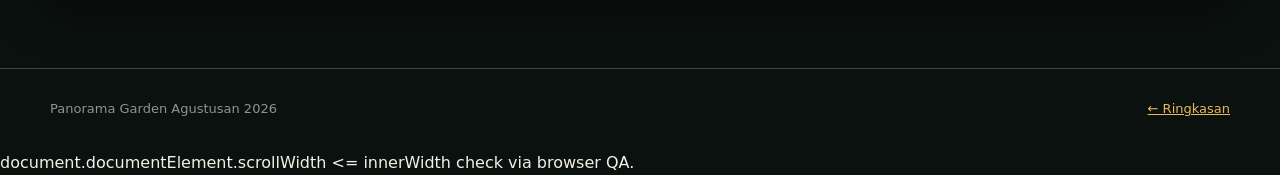
==== commit 0e66f88d: "feat: add Perform A5 asset" ====
--- a/assets.html
+++ b/assets.html
@@ -23,6 +23,7 @@
     <section class="asset-intro"><div class="shell"><div class="eyebrow">File siap digunakan</div><h1>Asset publik <em>Agustusan 2026.</em></h1><p class="lede">Kumpulan materi yang dapat dilihat dan diunduh untuk kebutuhan informasi kegiatan Panorama Garden.</p></div></section>
     <section class="asset-list"><div class="shell"><div class="section-head"><h2>Asset tersedia</h2><p>Gunakan tombol unduh untuk menyimpan file asli ke perangkat.</p></div>
       <article class="asset-card"><a class="asset-preview" href="assets/Brosur%20A5.png" target="_blank" rel="noreferrer"><img src="assets/Brosur%20A5.png" alt="Preview Brosur A5 Lomba 17-an dan Malam Barikan"></a><div><h2>Brosur A5</h2><p>Selebaran agenda Lomba 17-an dan Malam Barikan Panorama Garden 2026.</p><div class="asset-meta"><span>PNG</span><span>A5 portrait</span><span>1054 × 1492 px</span></div><p style="margin-top:18px"><a class="download-link" href="assets/Brosur%20A5.png" download="Brosur A5.png">Unduh asset</a></p></div></article>
+      <article class="asset-card"><a class="asset-preview" href="assets/Perform%20A5.png" target="_blank" rel="noreferrer"><img src="assets/Perform%20A5.png" alt="Preview Perform A5 Panorama Garden"></a><div><h2>Perform A5</h2><p>Asset Perform A5 untuk kebutuhan publikasi kegiatan Panorama Garden.</p><div class="asset-meta"><span>PNG</span><span>A5 portrait</span><span>1054 × 1492 px</span></div><p style="margin-top:18px"><a class="download-link" href="assets/Perform%20A5.png" download="Perform A5.png">Unduh asset</a></p></div></article>
     </div></section>
   </main>
   <footer class="footer"><div class="shell"><span>Panorama Garden Agustusan 2026</span><span><a href="index.html">← Ringkasan</a></span></div></footer>
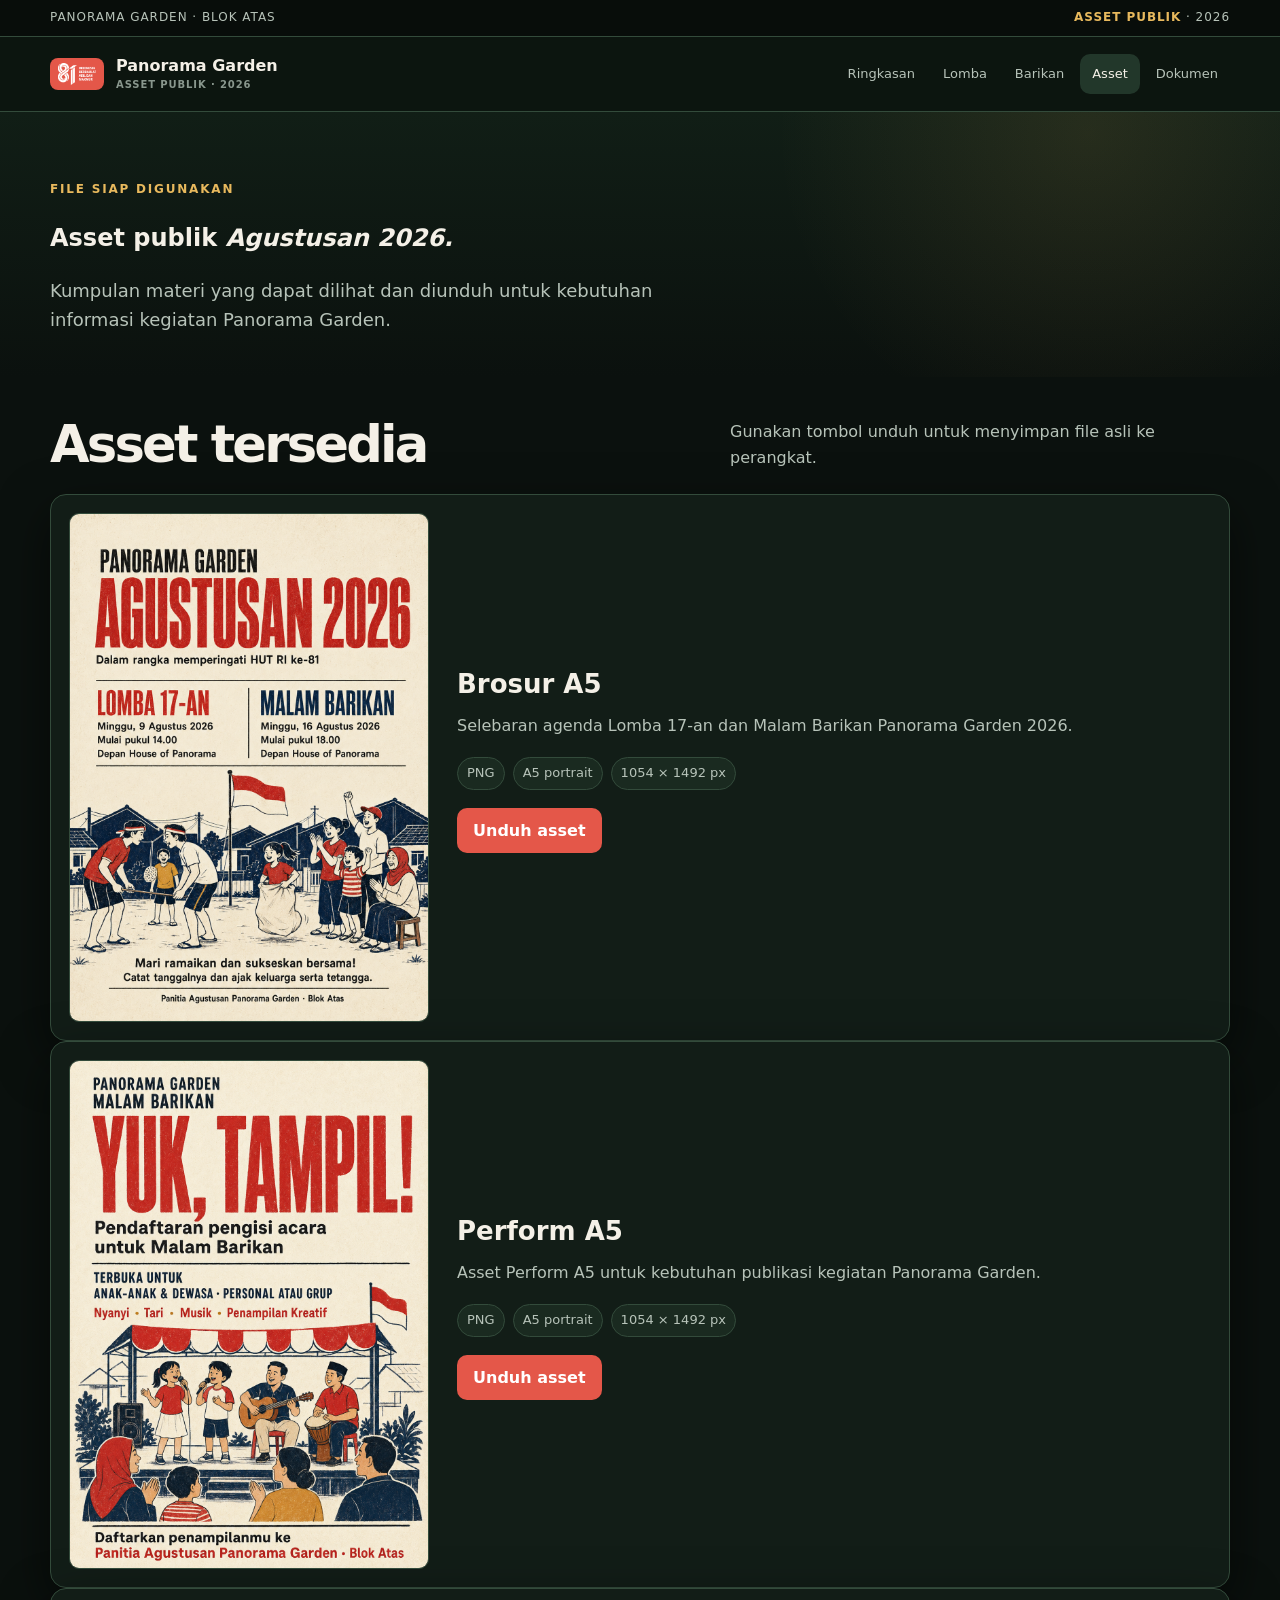
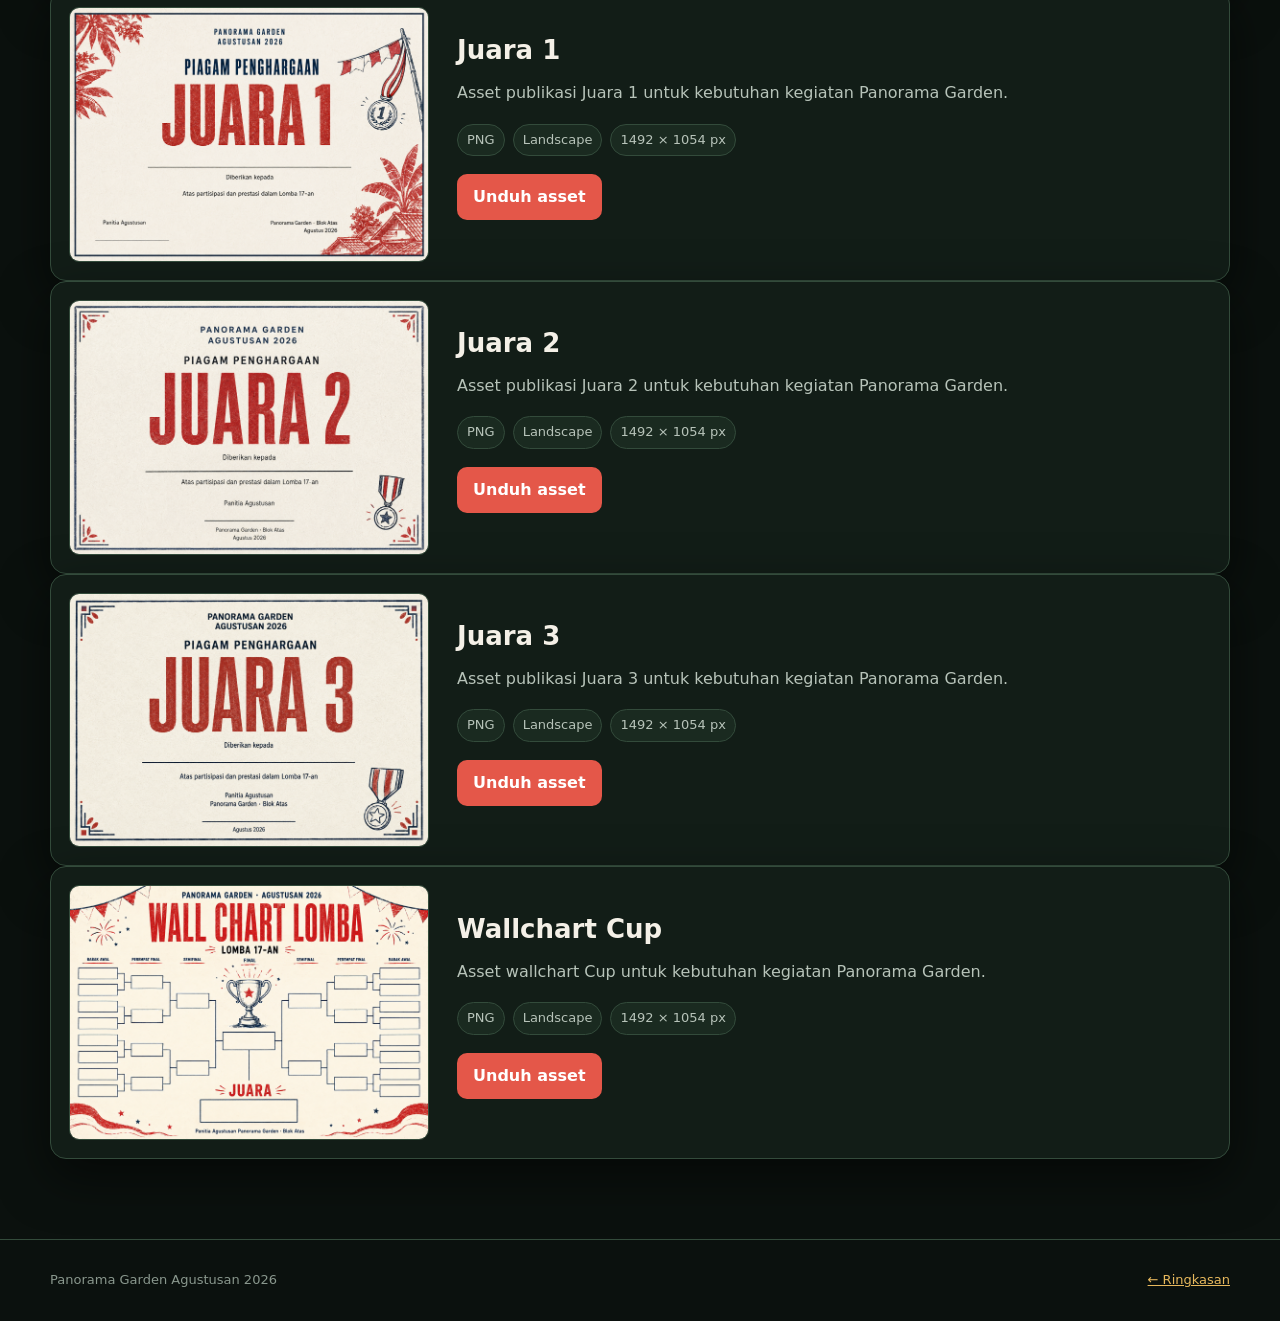
==== commit 4c3e727d: "feat: add competition assets" ====
--- a/assets.html
+++ b/assets.html
@@ -9,7 +9,7 @@
   <style>
     .asset-intro{padding:68px 0 42px;background:radial-gradient(circle at 85% 8%,#e8b95d1a,transparent 28%),linear-gradient(180deg,#111e16,#0b110e)}
     .asset-list{padding:42px 0 80px}.asset-card{display:grid;grid-template-columns:minmax(220px,360px) 1fr;gap:28px;align-items:center;background:var(--surface);border:1px solid var(--line);border-radius:var(--r);padding:18px;box-shadow:var(--shadow)}
-    .asset-preview{display:block;overflow:hidden;border:1px solid var(--line);border-radius:10px;background:#080d0a}.asset-preview img{display:block;width:100%;height:auto;aspect-ratio:1054 / 1492;object-fit:cover}.asset-meta{display:flex;flex-wrap:wrap;gap:8px;color:var(--sub);font-size:13px}.asset-meta span{padding:5px 9px;background:var(--raised);border:1px solid var(--line);border-radius:999px}.asset-card h2{margin:0 0 8px;font-size:26px}.asset-card p{margin:0 0 18px;color:var(--sub)}.download-link{display:inline-flex;align-items:center;min-height:44px;padding:10px 16px;border-radius:10px;background:var(--red);color:#fff;text-decoration:none;font-weight:750}.download-link:hover{background:#f16b5b}@media(max-width:720px){.asset-card{grid-template-columns:1fr}.asset-preview{max-width:300px;margin:auto}.asset-card h2{font-size:22px}}
+    .asset-preview{display:block;overflow:hidden;border:1px solid var(--line);border-radius:10px;background:#080d0a}.asset-preview img{display:block;width:100%;height:auto;aspect-ratio:1054 / 1492;object-fit:cover}.asset-preview.landscape img{aspect-ratio:1492 / 1054}.asset-meta{display:flex;flex-wrap:wrap;gap:8px;color:var(--sub);font-size:13px}.asset-meta span{padding:5px 9px;background:var(--raised);border:1px solid var(--line);border-radius:999px}.asset-card h2{margin:0 0 8px;font-size:26px}.asset-card p{margin:0 0 18px;color:var(--sub)}.download-link{display:inline-flex;align-items:center;min-height:44px;padding:10px 16px;border-radius:10px;background:var(--red);color:#fff;text-decoration:none;font-weight:750}.download-link:hover{background:#f16b5b}@media(max-width:720px){.asset-card{grid-template-columns:1fr}.asset-preview{max-width:300px;margin:auto}.asset-card h2{font-size:22px}}
   </style>
 </head>
 <body>
@@ -24,11 +24,13 @@
     <section class="asset-list"><div class="shell"><div class="section-head"><h2>Asset tersedia</h2><p>Gunakan tombol unduh untuk menyimpan file asli ke perangkat.</p></div>
       <article class="asset-card"><a class="asset-preview" href="assets/Brosur%20A5.png" target="_blank" rel="noreferrer"><img src="assets/Brosur%20A5.png" alt="Preview Brosur A5 Lomba 17-an dan Malam Barikan"></a><div><h2>Brosur A5</h2><p>Selebaran agenda Lomba 17-an dan Malam Barikan Panorama Garden 2026.</p><div class="asset-meta"><span>PNG</span><span>A5 portrait</span><span>1054 × 1492 px</span></div><p style="margin-top:18px"><a class="download-link" href="assets/Brosur%20A5.png" download="Brosur A5.png">Unduh asset</a></p></div></article>
       <article class="asset-card"><a class="asset-preview" href="assets/Perform%20A5.png" target="_blank" rel="noreferrer"><img src="assets/Perform%20A5.png" alt="Preview Perform A5 Panorama Garden"></a><div><h2>Perform A5</h2><p>Asset Perform A5 untuk kebutuhan publikasi kegiatan Panorama Garden.</p><div class="asset-meta"><span>PNG</span><span>A5 portrait</span><span>1054 × 1492 px</span></div><p style="margin-top:18px"><a class="download-link" href="assets/Perform%20A5.png" download="Perform A5.png">Unduh asset</a></p></div></article>
+      <article class="asset-card"><a class="asset-preview landscape" href="assets/Juara%201.png" target="_blank" rel="noreferrer"><img src="assets/Juara%201.png" alt="Preview asset Juara 1"></a><div><h2>Juara 1</h2><p>Asset publikasi Juara 1 untuk kebutuhan kegiatan Panorama Garden.</p><div class="asset-meta"><span>PNG</span><span>Landscape</span><span>1492 × 1054 px</span></div><p style="margin-top:18px"><a class="download-link" href="assets/Juara%201.png" download="Juara 1.png">Unduh asset</a></p></div></article>
+      <article class="asset-card"><a class="asset-preview landscape" href="assets/Juara%202.png" target="_blank" rel="noreferrer"><img src="assets/Juara%202.png" alt="Preview asset Juara 2"></a><div><h2>Juara 2</h2><p>Asset publikasi Juara 2 untuk kebutuhan kegiatan Panorama Garden.</p><div class="asset-meta"><span>PNG</span><span>Landscape</span><span>1492 × 1054 px</span></div><p style="margin-top:18px"><a class="download-link" href="assets/Juara%202.png" download="Juara 2.png">Unduh asset</a></p></div></article>
+      <article class="asset-card"><a class="asset-preview landscape" href="assets/Juara%203.png" target="_blank" rel="noreferrer"><img src="assets/Juara%203.png" alt="Preview asset Juara 3"></a><div><h2>Juara 3</h2><p>Asset publikasi Juara 3 untuk kebutuhan kegiatan Panorama Garden.</p><div class="asset-meta"><span>PNG</span><span>Landscape</span><span>1492 × 1054 px</span></div><p style="margin-top:18px"><a class="download-link" href="assets/Juara%203.png" download="Juara 3.png">Unduh asset</a></p></div></article>
+      <article class="asset-card"><a class="asset-preview landscape" href="assets/Wallchart%20Cup.png" target="_blank" rel="noreferrer"><img src="assets/Wallchart%20Cup.png" alt="Preview Wallchart Cup Panorama Garden"></a><div><h2>Wallchart Cup</h2><p>Asset wallchart Cup untuk kebutuhan kegiatan Panorama Garden.</p><div class="asset-meta"><span>PNG</span><span>Landscape</span><span>1492 × 1054 px</span></div><p style="margin-top:18px"><a class="download-link" href="assets/Wallchart%20Cup.png" download="Wallchart Cup.png">Unduh asset</a></p></div></article>
     </div></section>
   </main>
   <footer class="footer"><div class="shell"><span>Panorama Garden Agustusan 2026</span><span><a href="index.html">← Ringkasan</a></span></div></footer>
   <script>const b=document.querySelector('.menu-toggle'),n=document.querySelector('.navlinks');b.onclick=()=>{let o=n.classList.toggle('open');b.setAttribute('aria-expanded',o)};n.querySelectorAll('a').forEach(a=>a.onclick=()=>n.classList.remove('open'));document.querySelectorAll('.nav-parent').forEach(btn=>btn.onclick=()=>{let group=btn.parentElement;let open=group.classList.toggle('open');btn.setAttribute('aria-expanded',open)});</script>
 </body>
-</html>
-
-document.documentElement.scrollWidth <= innerWidth check via browser QA.+</html>
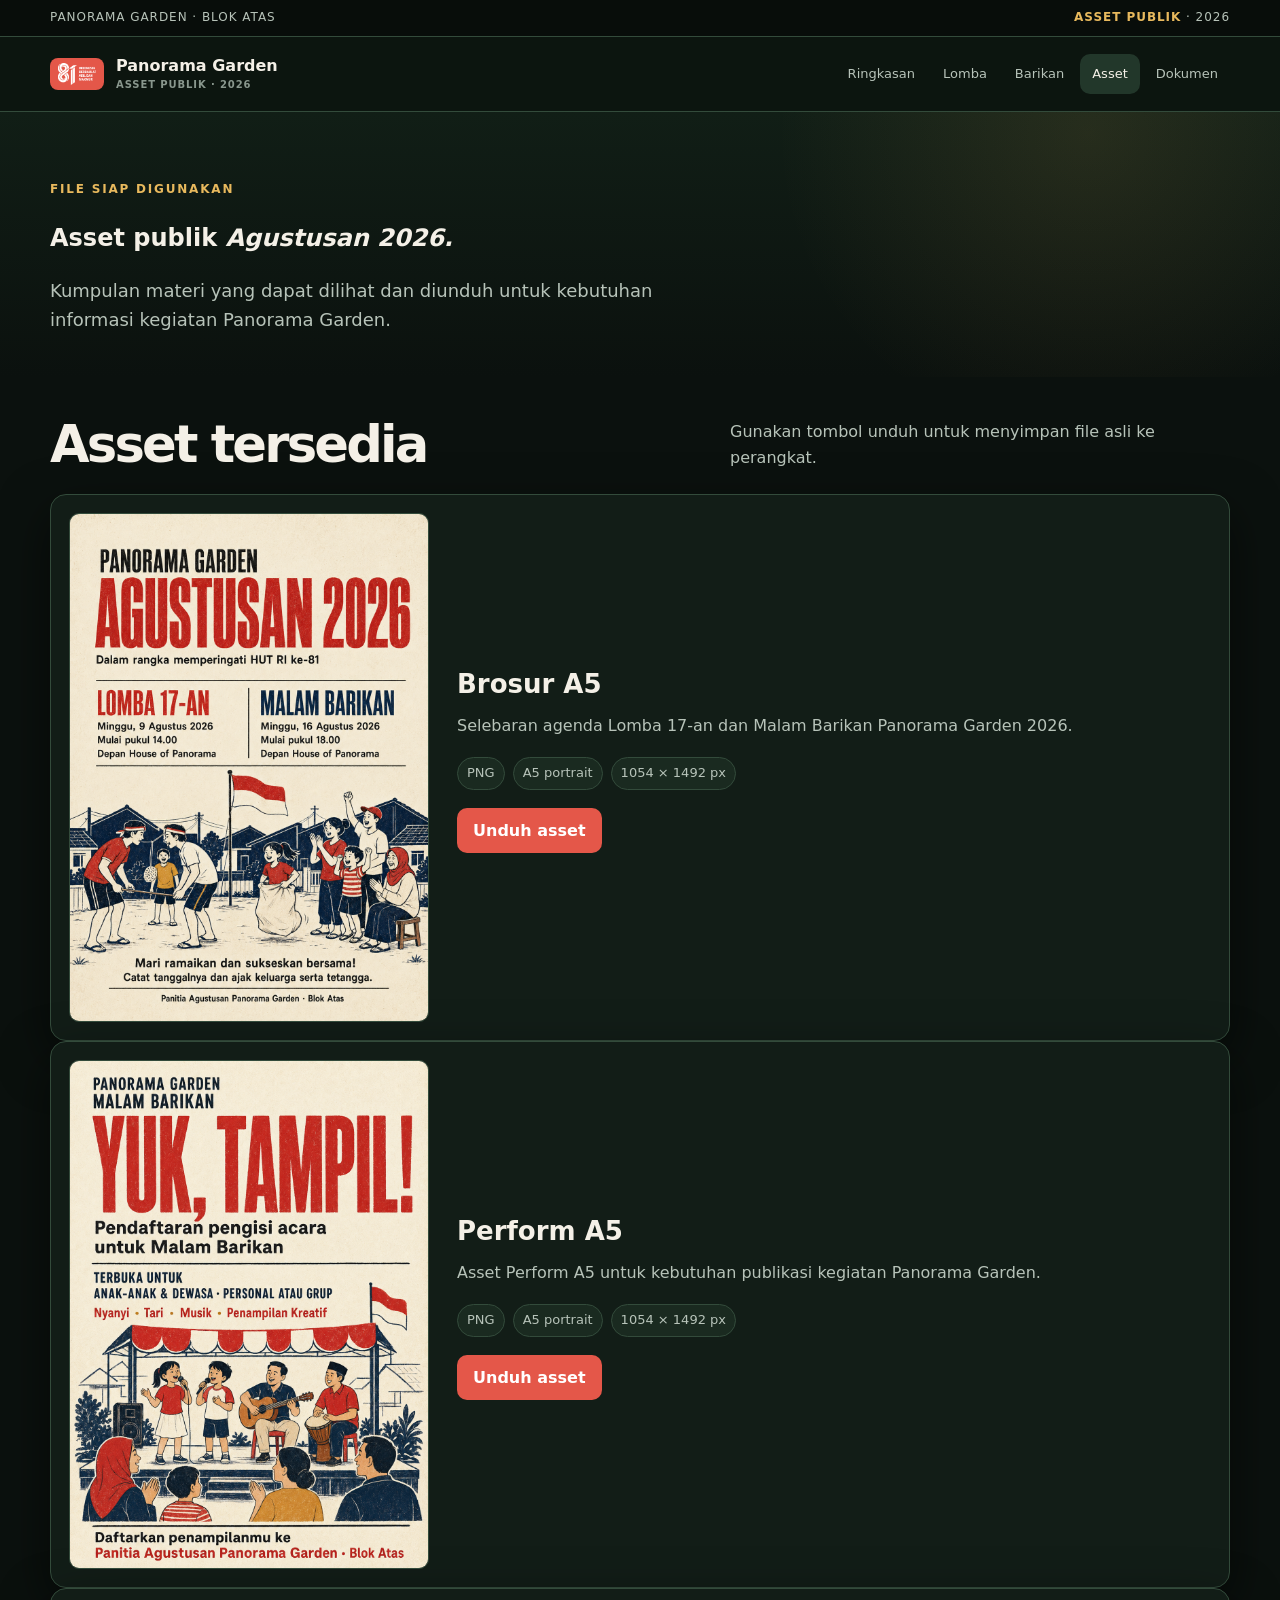
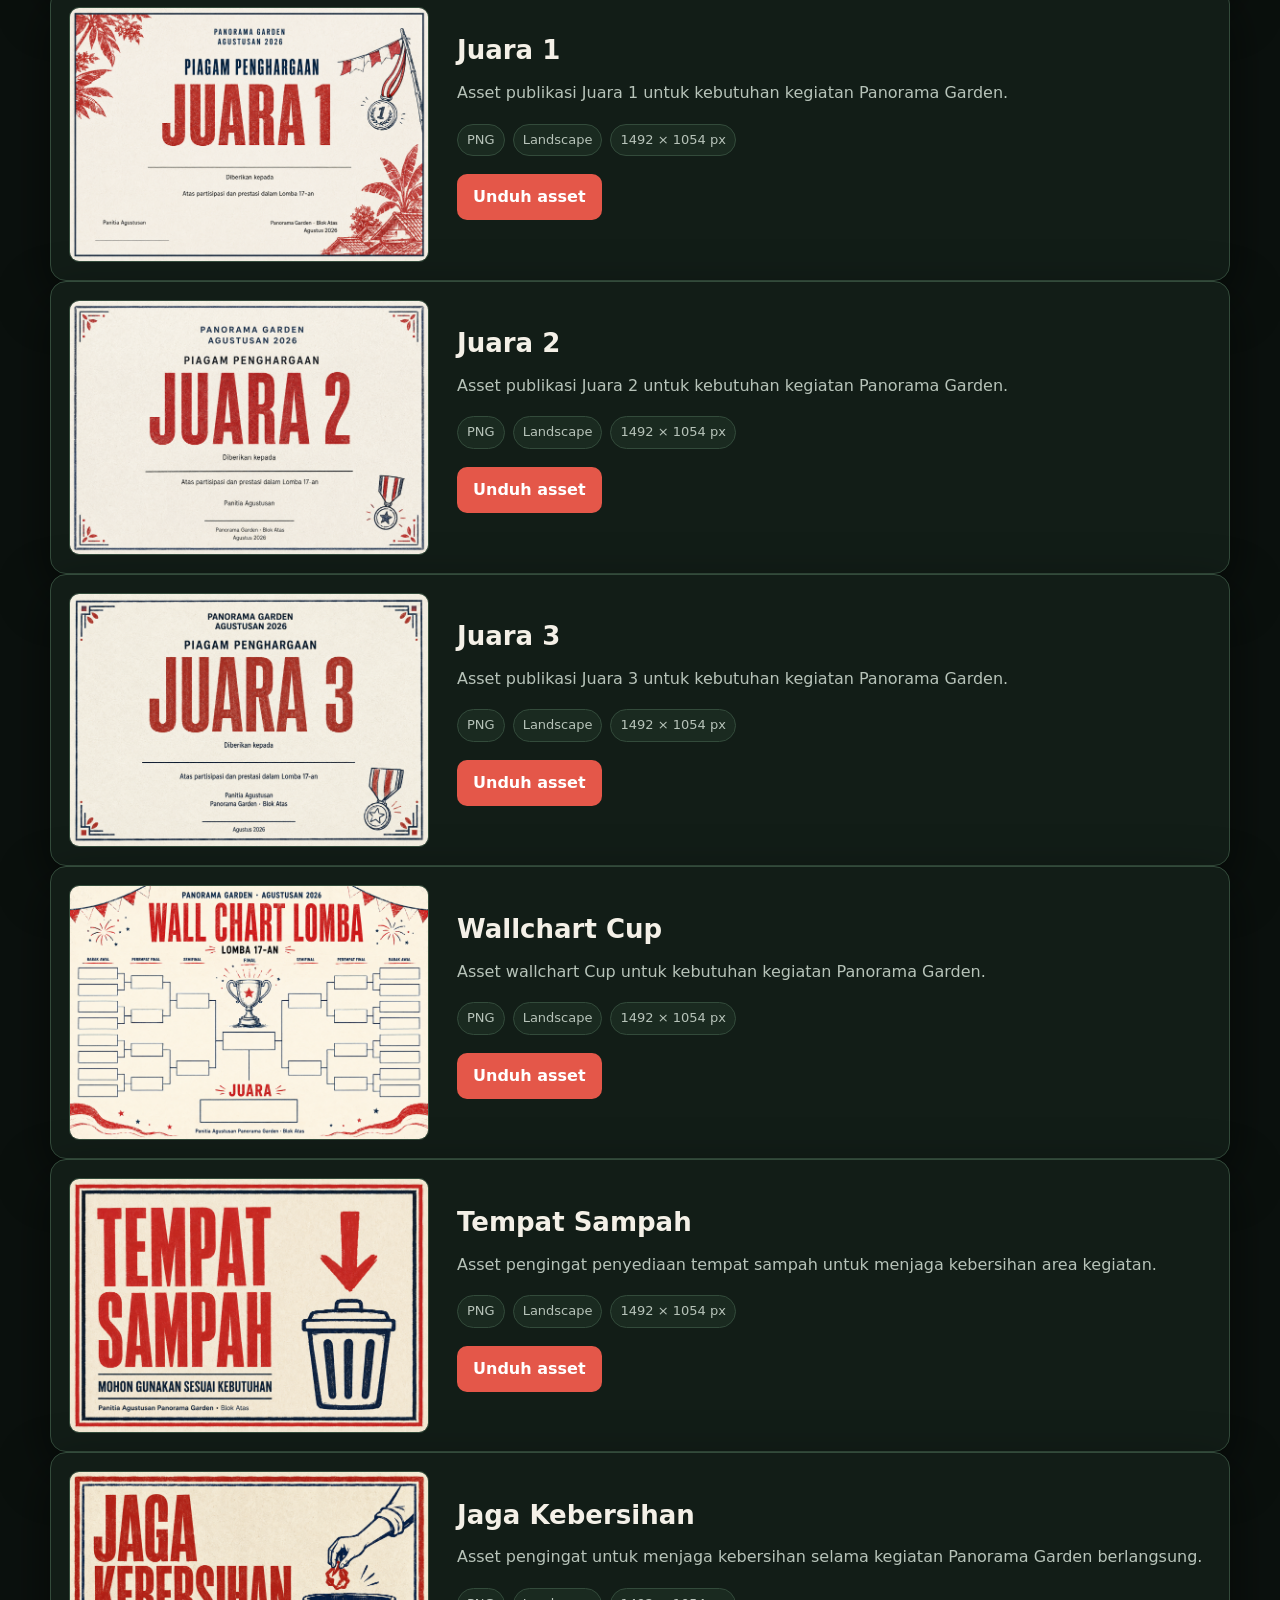
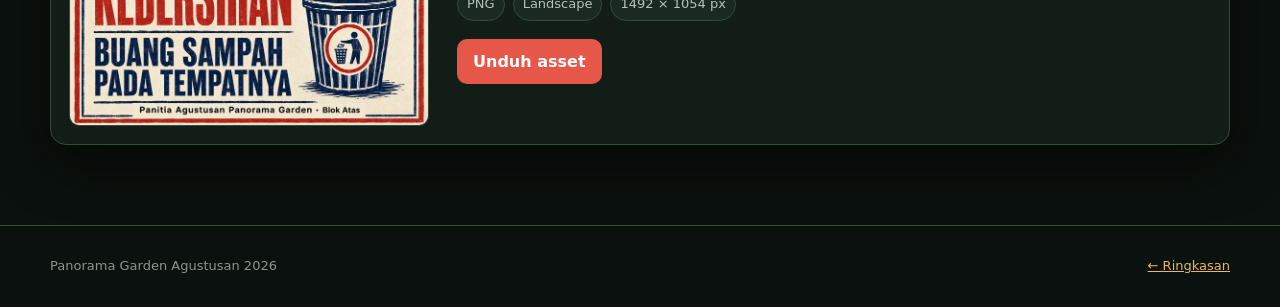
==== commit eb921905: "feat: add cleanliness assets" ====
--- a/assets.html
+++ b/assets.html
@@ -17,7 +17,7 @@
   <header><nav class="shell">
     <a class="brand" href="index.html"><img src="assets/hut-ri-81-cropped.png" alt="Logo HUT RI 81"><span>Panorama Garden<small>Asset publik · 2026</small></span></a>
     <button class="menu-toggle" aria-expanded="false" aria-controls="main-nav">Menu</button>
-    <div class="navlinks" id="main-nav"><a href="index.html">Ringkasan</a><div class="nav-group"><button class="nav-parent" type="button" aria-expanded="false" aria-controls="lomba-subnav">Lomba</button><div class="nav-submenu" id="lomba-subnav"><a href="lomba.html">Operasional Lomba</a><a href="rundown-lomba.html">Rundown Lomba</a><a href="peralatan-lomba.html">Peralatan Lomba</a><a href="hadiah-lomba.html">Hadiah Lomba</a></div></div><a href="barikan.html">Barikan</a><a class="active" href="assets.html">Asset</a><a href="docs/01-planning-acara-agustusan.md">Dokumen</a></div>
+    <div class="navlinks" id="main-nav"><a href="index.html">Ringkasan</a><div class="nav-group"><button class="nav-parent" type="button" aria-expanded="false" aria-controls="lomba-subnav">Lomba</button><div class="nav-submenu" id="lomba-subnav"><a href="lomba.html">Operasional Lomba</a><a href="rundown-lomba.html">Rundown Lomba</a><a href="peralatan-lomba.html">Peralatan Lomba</a><a href="konsumsi-lomba.html">Konsumsi Lomba</a><a href="hadiah-lomba.html">Hadiah Lomba</a></div></div><a href="barikan.html">Barikan</a><a class="active" href="assets.html">Asset</a><a href="docs/01-planning-acara-agustusan.md">Dokumen</a></div>
   </nav></header>
   <main>
     <section class="asset-intro"><div class="shell"><div class="eyebrow">File siap digunakan</div><h1>Asset publik <em>Agustusan 2026.</em></h1><p class="lede">Kumpulan materi yang dapat dilihat dan diunduh untuk kebutuhan informasi kegiatan Panorama Garden.</p></div></section>
@@ -28,6 +28,8 @@
       <article class="asset-card"><a class="asset-preview landscape" href="assets/Juara%202.png" target="_blank" rel="noreferrer"><img src="assets/Juara%202.png" alt="Preview asset Juara 2"></a><div><h2>Juara 2</h2><p>Asset publikasi Juara 2 untuk kebutuhan kegiatan Panorama Garden.</p><div class="asset-meta"><span>PNG</span><span>Landscape</span><span>1492 × 1054 px</span></div><p style="margin-top:18px"><a class="download-link" href="assets/Juara%202.png" download="Juara 2.png">Unduh asset</a></p></div></article>
       <article class="asset-card"><a class="asset-preview landscape" href="assets/Juara%203.png" target="_blank" rel="noreferrer"><img src="assets/Juara%203.png" alt="Preview asset Juara 3"></a><div><h2>Juara 3</h2><p>Asset publikasi Juara 3 untuk kebutuhan kegiatan Panorama Garden.</p><div class="asset-meta"><span>PNG</span><span>Landscape</span><span>1492 × 1054 px</span></div><p style="margin-top:18px"><a class="download-link" href="assets/Juara%203.png" download="Juara 3.png">Unduh asset</a></p></div></article>
       <article class="asset-card"><a class="asset-preview landscape" href="assets/Wallchart%20Cup.png" target="_blank" rel="noreferrer"><img src="assets/Wallchart%20Cup.png" alt="Preview Wallchart Cup Panorama Garden"></a><div><h2>Wallchart Cup</h2><p>Asset wallchart Cup untuk kebutuhan kegiatan Panorama Garden.</p><div class="asset-meta"><span>PNG</span><span>Landscape</span><span>1492 × 1054 px</span></div><p style="margin-top:18px"><a class="download-link" href="assets/Wallchart%20Cup.png" download="Wallchart Cup.png">Unduh asset</a></p></div></article>
+      <article class="asset-card"><a class="asset-preview landscape" href="assets/Tempat%20Sampah.png" target="_blank" rel="noreferrer"><img src="assets/Tempat%20Sampah.png" alt="Preview asset Tempat Sampah"></a><div><h2>Tempat Sampah</h2><p>Asset pengingat penyediaan tempat sampah untuk menjaga kebersihan area kegiatan.</p><div class="asset-meta"><span>PNG</span><span>Landscape</span><span>1492 × 1054 px</span></div><p style="margin-top:18px"><a class="download-link" href="assets/Tempat%20Sampah.png" download="Tempat Sampah.png">Unduh asset</a></p></div></article>
+      <article class="asset-card"><a class="asset-preview landscape" href="assets/Jaga%20Kebersihan.png" target="_blank" rel="noreferrer"><img src="assets/Jaga%20Kebersihan.png" alt="Preview asset Jaga Kebersihan"></a><div><h2>Jaga Kebersihan</h2><p>Asset pengingat untuk menjaga kebersihan selama kegiatan Panorama Garden berlangsung.</p><div class="asset-meta"><span>PNG</span><span>Landscape</span><span>1492 × 1054 px</span></div><p style="margin-top:18px"><a class="download-link" href="assets/Jaga%20Kebersihan.png" download="Jaga Kebersihan.png">Unduh asset</a></p></div></article>
     </div></section>
   </main>
   <footer class="footer"><div class="shell"><span>Panorama Garden Agustusan 2026</span><span><a href="index.html">← Ringkasan</a></span></div></footer>
--- a/assets/app.css
+++ b/assets/app.css
@@ -1 +1 @@
-:root{--canvas:#0b110e;--surface:#121d17;--raised:#1a2a20;--raised2:#22372a;--text:#f4f0e7;--sub:#b7c3b9;--muted:#89978d;--line:#334b3b;--red:#e45749;--red-soft:#542a26;--gold:#e8b95d;--gold-soft:#4a3b20;--green:#78c99e;--blue:#8fc5ff;--shadow:0 18px 50px #0008;--r:16px}*{box-sizing:border-box}html{scroll-behavior:smooth}body{margin:0;background:var(--canvas);color:var(--text);font:16px/1.6 Inter,ui-sans-serif,system-ui,-apple-system,BlinkMacSystemFont,"Segoe UI",sans-serif}a{color:inherit}.shell{width:min(1180px,calc(100% - 40px));margin:auto}.topbar{background:#080d0a;border-bottom:1px solid var(--line);color:var(--sub);font-size:12px;letter-spacing:.08em;text-transform:uppercase}.topbar .shell{min-height:36px;display:flex;justify-content:space-between;align-items:center;gap:16px}.topbar strong{color:var(--gold)}header{position:sticky;top:0;z-index:20;background:#0d1611eF;backdrop-filter:blur(16px);border-bottom:1px solid var(--line)}nav{min-height:74px;display:flex;align-items:center;justify-content:space-between;gap:24px}.brand{display:flex;align-items:center;gap:12px;text-decoration:none;font-weight:850;line-height:1.05}.brand img{width:54px;height:32px;object-fit:contain;background:var(--red);border-radius:8px;padding:5px}.brand small{display:block;color:var(--muted);font-size:10px;letter-spacing:.09em;text-transform:uppercase;margin-top:5px}.navlinks{display:flex;align-items:center;gap:4px}.navlinks a,.menu-toggle,.nav-parent{padding:10px 12px;border-radius:10px;color:var(--sub);font-size:13px;text-decoration:none}.navlinks a:hover,.navlinks a.active,.nav-group.active>.nav-parent,.nav-parent:hover{background:var(--raised2);color:var(--text)}.nav-group{position:relative}.nav-parent{border:0;background:transparent;font:inherit;cursor:pointer}.nav-parent{font:inherit;font-size:13px}.nav-submenu{display:none;position:absolute;top:calc(100% + 8px);left:0;min-width:190px;padding:6px;background:var(--surface);border:1px solid var(--line);border-radius:12px;box-shadow:var(--shadow)}.nav-group.open .nav-submenu,.nav-group:hover .nav-submenu,.nav-group:focus-within .nav-submenu{display:grid}.nav-submenu a{display:block;white-space:nowrap}.menu-toggle{display:none;background:transparent;border:1px solid var(--line);color:var(--text);font:inherit}.hero{padding:68px 0 44px;background:radial-gradient(circle at 90% 10%,#e8b95d1a,transparent 26%),linear-gradient(180deg,#111e16,#0b110e)}.hero-grid{display:grid;grid-template-columns:1.15fr .85fr;gap:50px;align-items:end}.eyebrow{color:var(--gold);font-size:12px;font-weight:850;letter-spacing:.15em;text-transform:uppercase}.hero h1{font-size:clamp(2.7rem,7vw,5.8rem);line-height:.98;letter-spacing:-.065em;max-width:780px;margin:16px 0}.hero h1 em{color:var(--red);font-style:normal}.lede{color:var(--sub);font-size:18px;max-width:650px;margin:0}.actions{display:flex;flex-wrap:wrap;gap:10px;margin-top:26px}.btn{min-height:44px;display:inline-flex;align-items:center;justify-content:center;padding:0 16px;border:1px solid var(--line);border-radius:10px;text-decoration:none;font-weight:800;font-size:13px}.btn.primary{background:var(--red);border-color:var(--red);color:#fff}.btn.secondary{background:var(--raised);color:var(--text)}.next-card{background:var(--raised);border:1px solid var(--line);border-radius:var(--r);padding:24px;box-shadow:var(--shadow)}.hero-logo-card{display:grid;place-items:center;min-height:330px;padding:34px;background:var(--red);border-color:#ff786a}.hero-logo{display:block;width:min(100%,310px);height:auto;object-fit:contain}.next-card h2{font-size:28px;line-height:1.1;margin:10px 0 18px}.next-card .meta{display:grid;grid-template-columns:1fr 1fr;gap:14px;border-top:1px solid var(--line);padding-top:16px}.meta b{display:block;color:var(--gold);font-size:20px}.meta span,.label{color:var(--muted);font-size:12px}.status{display:inline-flex;padding:4px 9px;border-radius:999px;font-size:11px;font-weight:850;white-space:nowrap}.status.todo{background:#26332d;color:var(--sub)}.status.progress{background:#20384e;color:var(--blue)}.status.wait{background:var(--gold-soft);color:var(--gold)}.status.done{background:#1e3a2a;color:var(--green)}.status.urgent{background:var(--red-soft);color:#ff9a8e}section{padding:58px 0}.section-head{display:flex;justify-content:space-between;align-items:end;gap:24px;margin-bottom:24px}.section-head h2{font-size:clamp(2rem,4vw,3.4rem);line-height:1;letter-spacing:-.055em;margin:0}.section-head p{max-width:500px;color:var(--sub);margin:0}.grid2{display:grid;grid-template-columns:repeat(2,1fr);gap:16px}.grid3{display:grid;grid-template-columns:repeat(3,1fr);gap:16px}.card{background:var(--surface);border:1px solid var(--line);border-radius:var(--r);padding:22px}.card h3{font-size:22px;line-height:1.15;margin:8px 0}.card p{color:var(--sub);margin:0}.card-link{display:flex;flex-direction:column;min-height:210px;text-decoration:none}.card-link .foot{margin-top:auto;padding-top:20px;display:flex;justify-content:space-between;gap:12px;align-items:center;color:var(--gold);font-size:13px;font-weight:800}.num{color:var(--gold);font-size:11px;font-weight:900;letter-spacing:.12em}.summary{display:grid;grid-template-columns:repeat(4,1fr);gap:12px}.metric{background:var(--raised);border:1px solid var(--line);border-radius:13px;padding:17px}.metric strong{display:block;font-size:28px;line-height:1;color:var(--gold);margin-bottom:5px}.metric span{color:var(--sub);font-size:12px}.task-list{display:grid;gap:10px}.task{display:grid;grid-template-columns:1fr auto;gap:15px;align-items:center;background:var(--surface);border:1px solid var(--line);border-radius:12px;padding:15px 17px}.task h3{font-size:15px;margin:0 0 3px}.task p{font-size:13px;color:var(--sub);margin:0}.task-actions{display:flex;align-items:center;gap:8px}.task select{background:var(--raised2);color:var(--text);border:1px solid var(--line);border-radius:8px;padding:8px;font:12px inherit}.table-wrap{overflow:auto;border:1px solid var(--line);border-radius:var(--r);background:var(--surface)}table{width:100%;min-width:760px;border-collapse:collapse;font-size:13px}th,td{text-align:left;vertical-align:top;padding:14px 16px;border-bottom:1px solid var(--line)}th{background:var(--raised2);color:var(--sub);font-size:10px;letter-spacing:.1em;text-transform:uppercase}tr:last-child td{border-bottom:0}td strong{color:var(--text)}.callout{border-left:4px solid var(--gold);background:var(--gold-soft);color:#f2d99d;padding:15px 17px;border-radius:0 11px 11px 0;font-size:13px}.band{background:#3c2523;border-top:1px solid #704039;border-bottom:1px solid #704039}.check-grid{display:grid;grid-template-columns:repeat(4,1fr);gap:12px}.check{background:var(--surface);border:1px solid var(--line);border-radius:12px;padding:17px}.check b{color:var(--gold);font-size:18px}.check p{color:var(--sub);font-size:13px;margin:4px 0 0}.code{display:inline-flex;padding:3px 7px;border-radius:6px;background:var(--raised2);color:var(--gold);font:700 11px ui-monospace,monospace}.footer{padding:30px 0;color:var(--muted);font-size:13px;border-top:1px solid var(--line)}.footer .shell{display:flex;justify-content:space-between;gap:20px;flex-wrap:wrap}.footer a{color:var(--gold)}.page-head{padding:54px 0 32px;background:linear-gradient(180deg,#111e16,#0b110e)}.page-head h1{font-size:clamp(2.4rem,6vw,4.8rem);line-height:1;letter-spacing:-.06em;max-width:800px;margin:14px 0}.page-head p{color:var(--sub);max-width:700px}.pills{display:flex;gap:8px;flex-wrap:wrap;margin-top:20px}.pill{padding:7px 10px;border:1px solid var(--line);border-radius:999px;color:var(--sub);font-size:12px}.pill.red{border-color:#8b4037;color:#ff9a8e;background:var(--red-soft)}.race-grid{display:grid;grid-template-columns:repeat(2,1fr);gap:14px}.race-card{background:var(--surface);border:1px solid var(--line);border-radius:var(--r);padding:20px}.race-card h3{font-size:22px;margin:8px 0}.race-card p{color:var(--sub);font-size:13px}.race-meta{display:grid;grid-template-columns:1fr 1fr;gap:8px;margin:16px 0}.race-meta div{background:var(--raised);padding:10px;border-radius:8px}.race-meta b{display:block;color:var(--gold);font-size:10px;text-transform:uppercase;letter-spacing:.08em}.race-meta span{font-size:12px}.race-card ul{margin:0;padding-left:19px;color:var(--sub);font-size:13px}.race-card li{margin:5px 0}.filters{display:flex;gap:8px;flex-wrap:wrap;margin-bottom:15px}.filters button{cursor:pointer;background:var(--surface);border:1px solid var(--line);color:var(--sub);border-radius:999px;padding:8px 12px}.filters button.active{background:var(--red);border-color:var(--red);color:#fff}@media(max-width:800px){.shell{width:min(100% - 28px,640px)}.topbar .shell{align-items:flex-start;flex-direction:column;gap:0;padding:8px 0}.navlinks{display:none;position:absolute;top:74px;left:0;right:0;padding:10px 14px;background:#0d1611;border-bottom:1px solid var(--line);flex-direction:column;align-items:stretch}.navlinks.open{display:flex}.navlinks a{padding:13px}.menu-toggle{display:block}.hero{padding:45px 0 30px}.hero-grid,.grid2,.grid3,.race-grid{grid-template-columns:1fr;gap:14px}.hero h1{font-size:clamp(2.8rem,14vw,4.7rem)}.section-head{display:block}.section-head p{margin-top:12px}.summary{grid-template-columns:1fr 1fr}.check-grid{grid-template-columns:1fr 1fr}.task{grid-template-columns:1fr}.task-actions{justify-content:space-between}.task select{min-height:42px;flex:1}.page-head{padding:40px 0 25px}section{padding:44px 0}.footer .shell{display:block}.footer .shell>*{display:block;margin-top:8px}}@media(max-width:430px){.summary,.check-grid{grid-template-columns:1fr}.brand img{width:48px}.next-card .meta{grid-template-columns:1fr 1fr}.btn{width:100%}}.event-calendar{border:1px solid var(--line);border-radius:var(--r);overflow:hidden;background:var(--surface)}.calendar-title{display:flex;justify-content:space-between;align-items:center;gap:16px;padding:18px 20px;background:var(--raised2)}.calendar-title strong{font-size:24px}.calendar-title span{color:var(--muted);font-size:12px}.calendar-weekdays,.calendar-grid{display:grid;grid-template-columns:repeat(7,minmax(92px,1fr));min-width:644px}.calendar-weekdays{background:#18271e;border-bottom:1px solid var(--line)}.calendar-weekdays span{padding:11px 10px;color:var(--sub);font-size:10px;font-weight:850;letter-spacing:.1em;text-transform:uppercase}.calendar-grid{overflow:visible}.calendar-day{min-height:94px;padding:10px;border-right:1px solid var(--line);border-bottom:1px solid var(--line);background:var(--surface);color:var(--sub);font-size:13px}.calendar-day:nth-child(7n){border-right:0}.calendar-day b{display:block;color:var(--text);font-size:14px}.calendar-day small{display:block;margin-top:7px;color:var(--text);font-size:11px;line-height:1.25}.calendar-day.muted{background:#0e1712;color:var(--muted)}.calendar-day.prep{background:#332b1b;border-top:3px solid var(--gold)}.calendar-day.setup{background:#1b3025;border-top:3px solid var(--green)}.calendar-day.event{background:var(--red-soft);border-top:3px solid var(--red)}.calendar-legend{display:flex;gap:16px;flex-wrap:wrap;padding:14px 18px;color:var(--sub);font-size:12px}.calendar-legend span{display:inline-flex;align-items:center;gap:7px}.dot{width:9px;height:9px;display:inline-block;border-radius:50%;background:var(--gold)}.dot.setup{background:var(--green)}.dot.event{background:var(--red)}@media(max-width:800px){.event-calendar{overflow-x:auto}.calendar-title,.calendar-legend{min-width:644px}}@media(prefers-reduced-motion:reduce){html{scroll-behavior:auto}}:focus-visible{outline:3px solid var(--gold);outline-offset:3px}@media(max-width:800px){.nav-group{display:block}.nav-parent{width:100%;display:flex;justify-content:space-between;text-align:left;padding:13px}.nav-submenu{position:static;min-width:0;margin:0 0 4px;padding:0 0 0 12px;border:0;border-radius:0;box-shadow:none;background:transparent}.nav-group.open .nav-submenu{display:grid}.nav-submenu a{padding:11px 13px;border-left:2px solid var(--line);border-radius:0}.nav-group.active>.nav-parent{background:var(--raised2)}}+:root{--canvas:#0b110e;--surface:#121d17;--raised:#1a2a20;--raised2:#22372a;--text:#f4f0e7;--sub:#b7c3b9;--muted:#89978d;--line:#334b3b;--red:#e45749;--red-soft:#542a26;--gold:#e8b95d;--gold-soft:#4a3b20;--green:#78c99e;--blue:#8fc5ff;--shadow:0 18px 50px #0008;--r:16px}*{box-sizing:border-box}html{scroll-behavior:smooth}body{margin:0;background:var(--canvas);color:var(--text);font:16px/1.6 Inter,ui-sans-serif,system-ui,-apple-system,BlinkMacSystemFont,"Segoe UI",sans-serif}a{color:inherit}.shell{width:min(1180px,calc(100% - 40px));margin:auto}.topbar{background:#080d0a;border-bottom:1px solid var(--line);color:var(--sub);font-size:12px;letter-spacing:.08em;text-transform:uppercase}.topbar .shell{min-height:36px;display:flex;justify-content:space-between;align-items:center;gap:16px}.topbar strong{color:var(--gold)}header{position:sticky;top:0;z-index:20;background:#0d1611eF;backdrop-filter:blur(16px);border-bottom:1px solid var(--line)}nav{min-height:74px;display:flex;align-items:center;justify-content:space-between;gap:24px}.brand{display:flex;align-items:center;gap:12px;text-decoration:none;font-weight:850;line-height:1.05}.brand img{width:54px;height:32px;object-fit:contain;background:var(--red);border-radius:8px;padding:5px}.brand small{display:block;color:var(--muted);font-size:10px;letter-spacing:.09em;text-transform:uppercase;margin-top:5px}.navlinks{display:flex;align-items:center;gap:4px}.navlinks a,.menu-toggle,.nav-parent{padding:10px 12px;border-radius:10px;color:var(--sub);font-size:13px;text-decoration:none}.navlinks a:hover,.navlinks a.active,.nav-group.active>.nav-parent,.nav-parent:hover{background:var(--raised2);color:var(--text)}.nav-group{position:relative}.nav-group::after{content:"";position:absolute;top:100%;left:0;right:0;height:8px}.nav-parent{border:0;background:transparent;font:inherit;cursor:pointer}.nav-parent{font:inherit;font-size:13px}.nav-submenu{display:none;position:absolute;top:calc(100% + 8px);left:0;min-width:190px;padding:6px;background:var(--surface);border:1px solid var(--line);border-radius:12px;box-shadow:var(--shadow)}.nav-group.open .nav-submenu,.nav-group:hover .nav-submenu,.nav-group:focus-within .nav-submenu{display:grid}.nav-submenu a{display:block;white-space:nowrap}.menu-toggle{display:none;background:transparent;border:1px solid var(--line);color:var(--text);font:inherit}.hero{padding:68px 0 44px;background:radial-gradient(circle at 90% 10%,#e8b95d1a,transparent 26%),linear-gradient(180deg,#111e16,#0b110e)}.hero-grid{display:grid;grid-template-columns:1.15fr .85fr;gap:50px;align-items:end}.eyebrow{color:var(--gold);font-size:12px;font-weight:850;letter-spacing:.15em;text-transform:uppercase}.hero h1{font-size:clamp(2.7rem,7vw,5.8rem);line-height:.98;letter-spacing:-.065em;max-width:780px;margin:16px 0}.hero h1 em{color:var(--red);font-style:normal}.lede{color:var(--sub);font-size:18px;max-width:650px;margin:0}.actions{display:flex;flex-wrap:wrap;gap:10px;margin-top:26px}.btn{min-height:44px;display:inline-flex;align-items:center;justify-content:center;padding:0 16px;border:1px solid var(--line);border-radius:10px;text-decoration:none;font-weight:800;font-size:13px}.btn.primary{background:var(--red);border-color:var(--red);color:#fff}.btn.secondary{background:var(--raised);color:var(--text)}.next-card{background:var(--raised);border:1px solid var(--line);border-radius:var(--r);padding:24px;box-shadow:var(--shadow)}.hero-logo-card{display:grid;place-items:center;min-height:330px;padding:34px;background:var(--red);border-color:#ff786a}.hero-logo{display:block;width:min(100%,310px);height:auto;object-fit:contain}.next-card h2{font-size:28px;line-height:1.1;margin:10px 0 18px}.next-card .meta{display:grid;grid-template-columns:1fr 1fr;gap:14px;border-top:1px solid var(--line);padding-top:16px}.meta b{display:block;color:var(--gold);font-size:20px}.meta span,.label{color:var(--muted);font-size:12px}.status{display:inline-flex;padding:4px 9px;border-radius:999px;font-size:11px;font-weight:850;white-space:nowrap}.status.todo{background:#26332d;color:var(--sub)}.status.progress{background:#20384e;color:var(--blue)}.status.wait{background:var(--gold-soft);color:var(--gold)}.status.done{background:#1e3a2a;color:var(--green)}.status.urgent{background:var(--red-soft);color:#ff9a8e}section{padding:58px 0}.section-head{display:flex;justify-content:space-between;align-items:end;gap:24px;margin-bottom:24px}.section-head h2{font-size:clamp(2rem,4vw,3.4rem);line-height:1;letter-spacing:-.055em;margin:0}.section-head p{max-width:500px;color:var(--sub);margin:0}.grid2{display:grid;grid-template-columns:repeat(2,1fr);gap:16px}.grid3{display:grid;grid-template-columns:repeat(3,1fr);gap:16px}.card{background:var(--surface);border:1px solid var(--line);border-radius:var(--r);padding:22px}.card h3{font-size:22px;line-height:1.15;margin:8px 0}.card p{color:var(--sub);margin:0}.card-link{display:flex;flex-direction:column;min-height:210px;text-decoration:none}.card-link .foot{margin-top:auto;padding-top:20px;display:flex;justify-content:space-between;gap:12px;align-items:center;color:var(--gold);font-size:13px;font-weight:800}.num{color:var(--gold);font-size:11px;font-weight:900;letter-spacing:.12em}.summary{display:grid;grid-template-columns:repeat(4,1fr);gap:12px}.metric{background:var(--raised);border:1px solid var(--line);border-radius:13px;padding:17px}.metric strong{display:block;font-size:28px;line-height:1;color:var(--gold);margin-bottom:5px}.metric span{color:var(--sub);font-size:12px}.task-list{display:grid;gap:10px}.task{display:grid;grid-template-columns:1fr auto;gap:15px;align-items:center;background:var(--surface);border:1px solid var(--line);border-radius:12px;padding:15px 17px}.task h3{font-size:15px;margin:0 0 3px}.task p{font-size:13px;color:var(--sub);margin:0}.task-actions{display:flex;align-items:center;gap:8px}.task select{background:var(--raised2);color:var(--text);border:1px solid var(--line);border-radius:8px;padding:8px;font:12px inherit}.table-wrap{overflow:auto;border:1px solid var(--line);border-radius:var(--r);background:var(--surface)}table{width:100%;min-width:760px;border-collapse:collapse;font-size:13px}th,td{text-align:left;vertical-align:top;padding:14px 16px;border-bottom:1px solid var(--line)}th{background:var(--raised2);color:var(--sub);font-size:10px;letter-spacing:.1em;text-transform:uppercase}tr:last-child td{border-bottom:0}td strong{color:var(--text)}.callout{border-left:4px solid var(--gold);background:var(--gold-soft);color:#f2d99d;padding:15px 17px;border-radius:0 11px 11px 0;font-size:13px}.band{background:#3c2523;border-top:1px solid #704039;border-bottom:1px solid #704039}.check-grid{display:grid;grid-template-columns:repeat(4,1fr);gap:12px}.check{background:var(--surface);border:1px solid var(--line);border-radius:12px;padding:17px}.check b{color:var(--gold);font-size:18px}.check p{color:var(--sub);font-size:13px;margin:4px 0 0}.code{display:inline-flex;padding:3px 7px;border-radius:6px;background:var(--raised2);color:var(--gold);font:700 11px ui-monospace,monospace}.footer{padding:30px 0;color:var(--muted);font-size:13px;border-top:1px solid var(--line)}.footer .shell{display:flex;justify-content:space-between;gap:20px;flex-wrap:wrap}.footer a{color:var(--gold)}.page-head{padding:54px 0 32px;background:linear-gradient(180deg,#111e16,#0b110e)}.page-head h1{font-size:clamp(2.4rem,6vw,4.8rem);line-height:1;letter-spacing:-.06em;max-width:800px;margin:14px 0}.page-head p{color:var(--sub);max-width:700px}.pills{display:flex;gap:8px;flex-wrap:wrap;margin-top:20px}.pill{padding:7px 10px;border:1px solid var(--line);border-radius:999px;color:var(--sub);font-size:12px}.pill.red{border-color:#8b4037;color:#ff9a8e;background:var(--red-soft)}.race-grid{display:grid;grid-template-columns:repeat(2,1fr);gap:14px}.race-card{background:var(--surface);border:1px solid var(--line);border-radius:var(--r);padding:20px}.race-card h3{font-size:22px;margin:8px 0}.race-card p{color:var(--sub);font-size:13px}.race-meta{display:grid;grid-template-columns:1fr 1fr;gap:8px;margin:16px 0}.race-meta div{background:var(--raised);padding:10px;border-radius:8px}.race-meta b{display:block;color:var(--gold);font-size:10px;text-transform:uppercase;letter-spacing:.08em}.race-meta span{font-size:12px}.race-card ul{margin:0;padding-left:19px;color:var(--sub);font-size:13px}.race-card li{margin:5px 0}.filters{display:flex;gap:8px;flex-wrap:wrap;margin-bottom:15px}.filters button{cursor:pointer;background:var(--surface);border:1px solid var(--line);color:var(--sub);border-radius:999px;padding:8px 12px}.filters button.active{background:var(--red);border-color:var(--red);color:#fff}@media(max-width:800px){.shell{width:min(100% - 28px,640px)}.topbar .shell{align-items:flex-start;flex-direction:column;gap:0;padding:8px 0}.navlinks{display:none;position:absolute;top:74px;left:0;right:0;padding:10px 14px;background:#0d1611;border-bottom:1px solid var(--line);flex-direction:column;align-items:stretch}.navlinks.open{display:flex}.navlinks a{padding:13px}.menu-toggle{display:block}.hero{padding:45px 0 30px}.hero-grid,.grid2,.grid3,.race-grid{grid-template-columns:1fr;gap:14px}.hero h1{font-size:clamp(2.8rem,14vw,4.7rem)}.section-head{display:block}.section-head p{margin-top:12px}.summary{grid-template-columns:1fr 1fr}.check-grid{grid-template-columns:1fr 1fr}.task{grid-template-columns:1fr}.task-actions{justify-content:space-between}.task select{min-height:42px;flex:1}.page-head{padding:40px 0 25px}section{padding:44px 0}.footer .shell{display:block}.footer .shell>*{display:block;margin-top:8px}}@media(max-width:430px){.summary,.check-grid{grid-template-columns:1fr}.brand img{width:48px}.next-card .meta{grid-template-columns:1fr 1fr}.btn{width:100%}}.event-calendar{border:1px solid var(--line);border-radius:var(--r);overflow:hidden;background:var(--surface)}.calendar-title{display:flex;justify-content:space-between;align-items:center;gap:16px;padding:18px 20px;background:var(--raised2)}.calendar-title strong{font-size:24px}.calendar-title span{color:var(--muted);font-size:12px}.calendar-weekdays,.calendar-grid{display:grid;grid-template-columns:repeat(7,minmax(92px,1fr));min-width:644px}.calendar-weekdays{background:#18271e;border-bottom:1px solid var(--line)}.calendar-weekdays span{padding:11px 10px;color:var(--sub);font-size:10px;font-weight:850;letter-spacing:.1em;text-transform:uppercase}.calendar-grid{overflow:visible}.calendar-day{min-height:94px;padding:10px;border-right:1px solid var(--line);border-bottom:1px solid var(--line);background:var(--surface);color:var(--sub);font-size:13px}.calendar-day:nth-child(7n){border-right:0}.calendar-day b{display:block;color:var(--text);font-size:14px}.calendar-day small{display:block;margin-top:7px;color:var(--text);font-size:11px;line-height:1.25}.calendar-day.muted{background:#0e1712;color:var(--muted)}.calendar-day.prep{background:#332b1b;border-top:3px solid var(--gold)}.calendar-day.setup{background:#1b3025;border-top:3px solid var(--green)}.calendar-day.event{background:var(--red-soft);border-top:3px solid var(--red)}.calendar-day.today{position:relative;background:#4a3518;border:2px solid var(--gold);box-shadow:inset 0 0 0 2px #0b110e,0 0 0 3px var(--gold);color:var(--text);z-index:1}.calendar-day.today b,.calendar-day.today small{color:var(--text)}.calendar-day.today small strong{display:inline-block;color:var(--gold);font-size:10px;letter-spacing:.08em}.calendar-legend{display:flex;gap:16px;flex-wrap:wrap;padding:14px 18px;color:var(--sub);font-size:12px}.calendar-legend span{display:inline-flex;align-items:center;gap:7px}.dot{width:9px;height:9px;display:inline-block;border-radius:50%;background:var(--gold)}.dot.setup{background:var(--green)}.dot.event{background:var(--red)}@media(max-width:800px){.event-calendar{overflow-x:auto}.calendar-title,.calendar-legend{min-width:644px}}@media(prefers-reduced-motion:reduce){html{scroll-behavior:auto}}:focus-visible{outline:3px solid var(--gold);outline-offset:3px}@media(max-width:800px){.nav-group{display:block}.nav-parent{width:100%;display:flex;justify-content:space-between;text-align:left;padding:13px}.nav-submenu{position:static;min-width:0;margin:0 0 4px;padding:0 0 0 12px;border:0;border-radius:0;box-shadow:none;background:transparent}.nav-group.open .nav-submenu{display:grid}.nav-submenu a{padding:11px 13px;border-left:2px solid var(--line);border-radius:0}.nav-group.active>.nav-parent{background:var(--raised2)}}
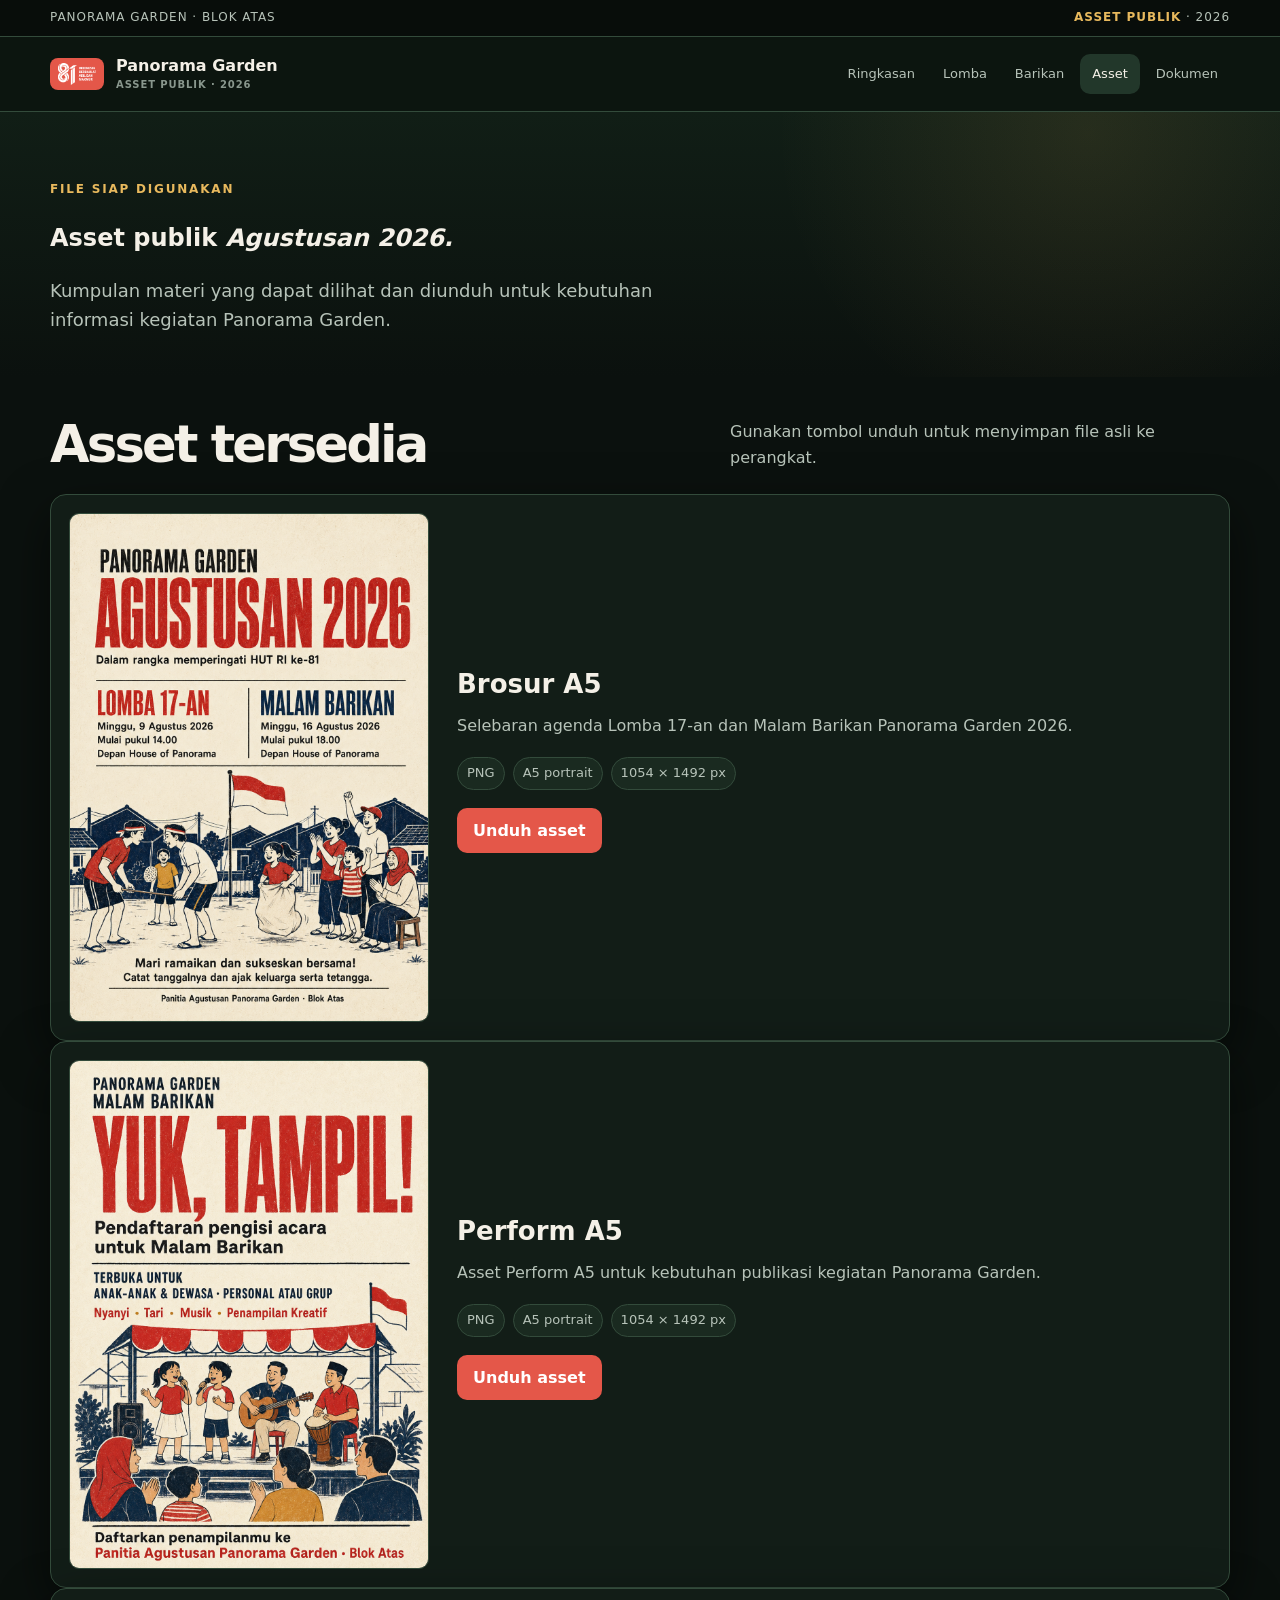
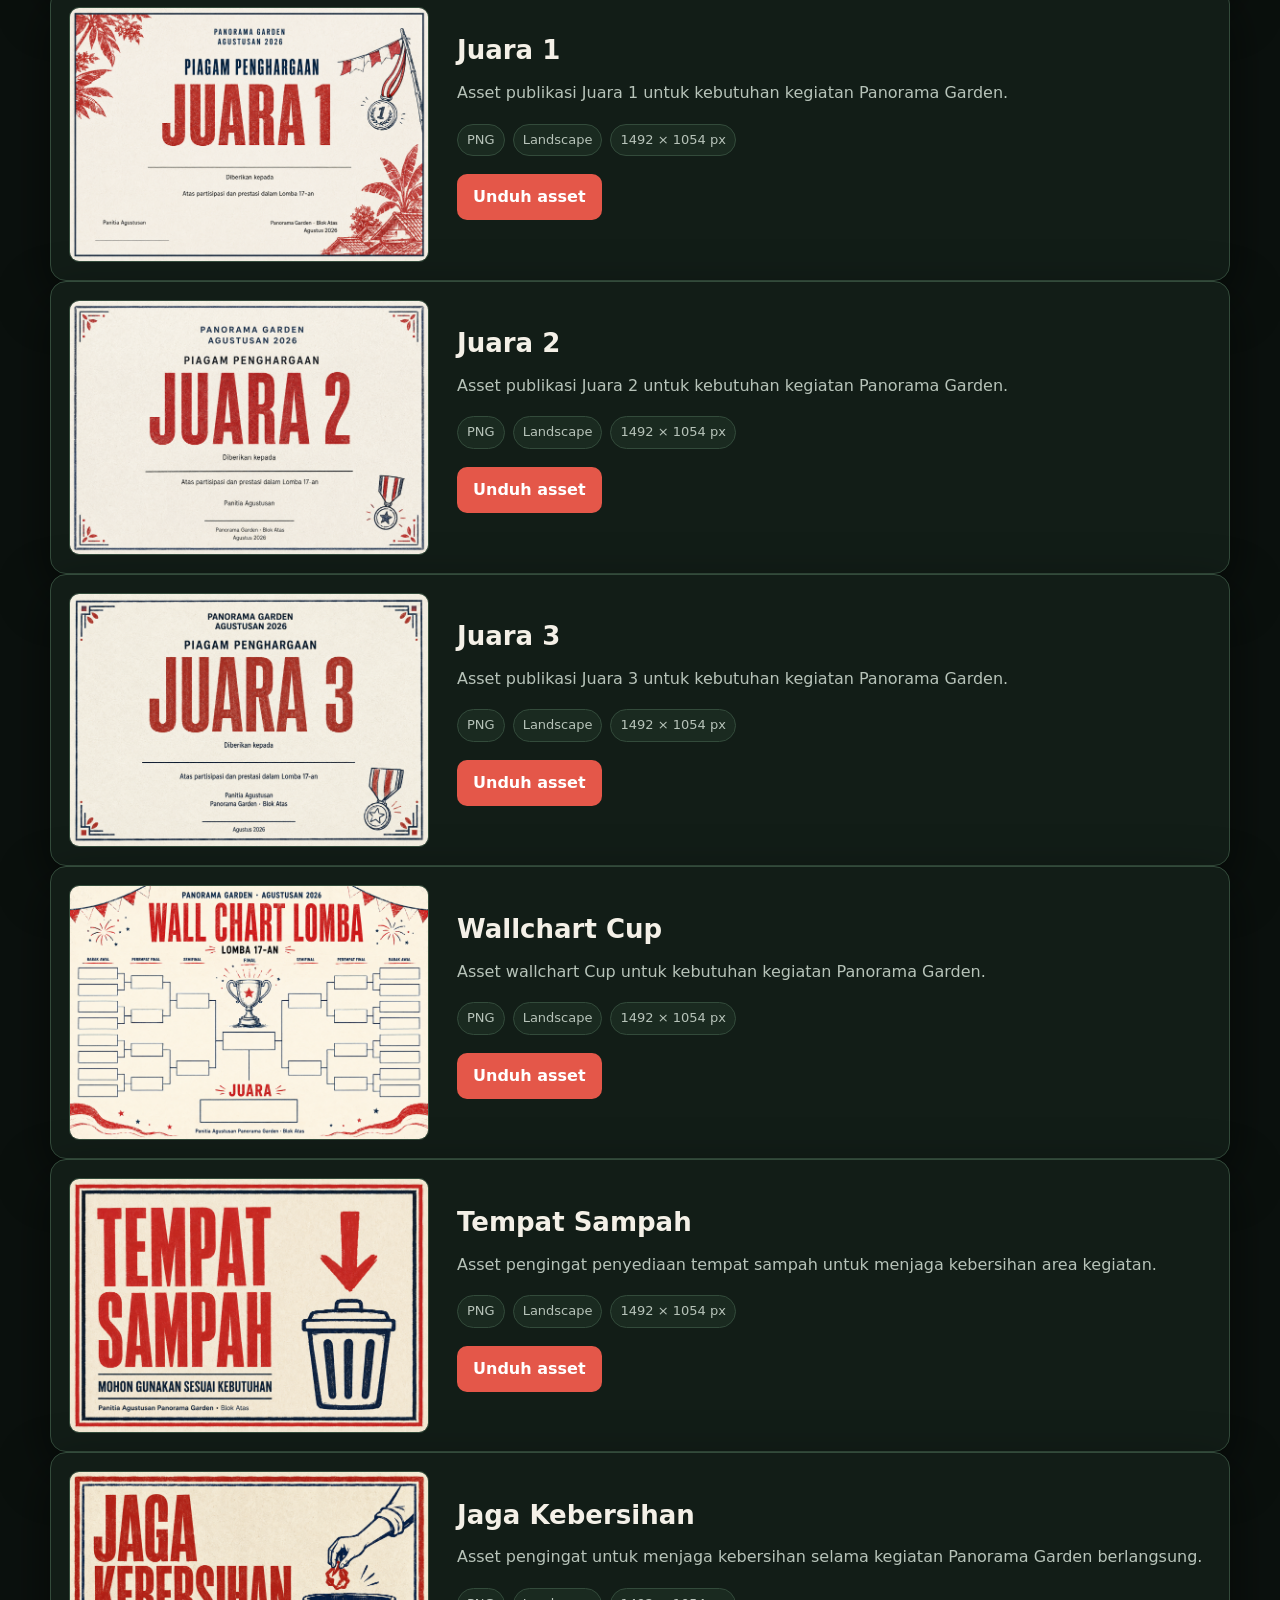
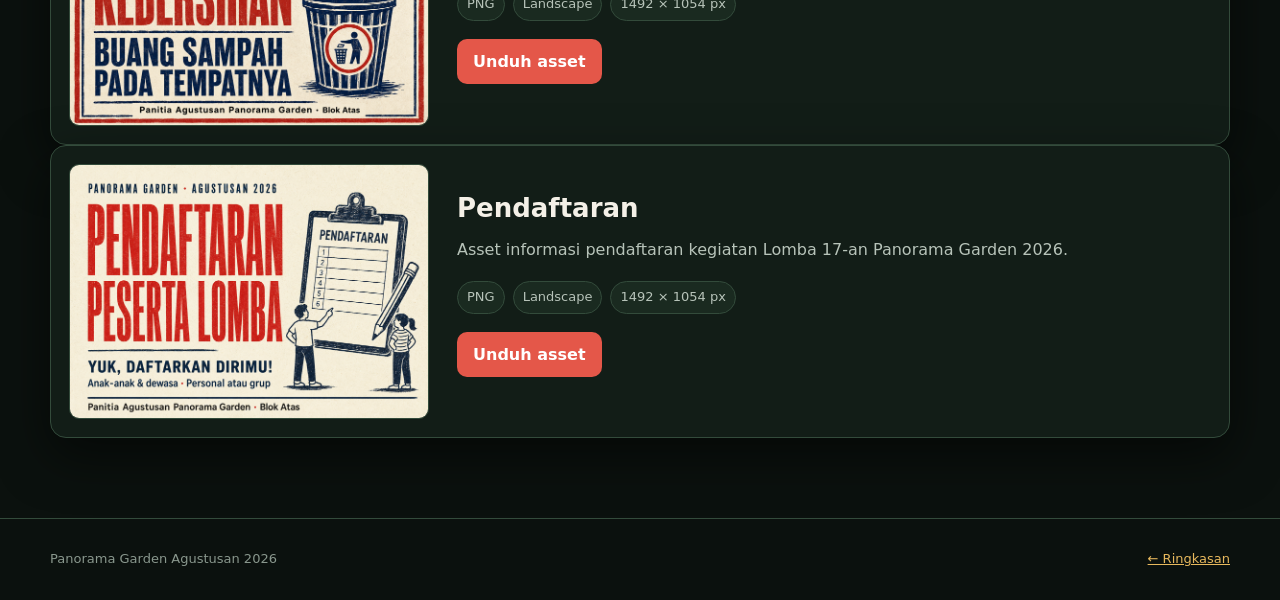
==== commit 6a65e1b9: "feat: add Pendaftaran asset" ====
--- a/assets.html
+++ b/assets.html
@@ -17,7 +17,7 @@
   <header><nav class="shell">
     <a class="brand" href="index.html"><img src="assets/hut-ri-81-cropped.png" alt="Logo HUT RI 81"><span>Panorama Garden<small>Asset publik · 2026</small></span></a>
     <button class="menu-toggle" aria-expanded="false" aria-controls="main-nav">Menu</button>
-    <div class="navlinks" id="main-nav"><a href="index.html">Ringkasan</a><div class="nav-group"><button class="nav-parent" type="button" aria-expanded="false" aria-controls="lomba-subnav">Lomba</button><div class="nav-submenu" id="lomba-subnav"><a href="lomba.html">Operasional Lomba</a><a href="rundown-lomba.html">Rundown Lomba</a><a href="peralatan-lomba.html">Peralatan Lomba</a><a href="konsumsi-lomba.html">Konsumsi Lomba</a><a href="hadiah-lomba.html">Hadiah Lomba</a></div></div><a href="barikan.html">Barikan</a><a class="active" href="assets.html">Asset</a><a href="docs/01-planning-acara-agustusan.md">Dokumen</a></div>
+    <div class="navlinks" id="main-nav"><a href="index.html">Ringkasan</a><div class="nav-group"><button class="nav-parent" type="button" aria-expanded="false" aria-controls="lomba-subnav">Lomba</button><div class="nav-submenu" id="lomba-subnav"><a href="lomba.html">Operasional Lomba</a><a href="rundown-lomba.html">Rundown Lomba</a><a href="peralatan-lomba.html">Peralatan Lomba</a><a href="konsumsi-lomba.html">Konsumsi Lomba</a><a href="hadiah-lomba.html">Hadiah Lomba</a></div></div><div class="nav-group"><button class="nav-parent" type="button" aria-expanded="false" aria-controls="barikan-subnav">Barikan</button><div class="nav-submenu" id="barikan-subnav"><a href="barikan.html">Operasional Barikan</a><a href="rundown-barikan.html">Rundown Barikan</a><a href="peralatan-barikan.html">Peralatan Barikan</a><a href="konsumsi-barikan.html">Konsumsi Barikan</a><a href="hadiah-barikan.html">Hadiah & Doorprize</a></div></div><a class="active" href="assets.html">Asset</a><a href="docs/01-planning-acara-agustusan.md">Dokumen</a></div>
   </nav></header>
   <main>
     <section class="asset-intro"><div class="shell"><div class="eyebrow">File siap digunakan</div><h1>Asset publik <em>Agustusan 2026.</em></h1><p class="lede">Kumpulan materi yang dapat dilihat dan diunduh untuk kebutuhan informasi kegiatan Panorama Garden.</p></div></section>
@@ -30,6 +30,7 @@
       <article class="asset-card"><a class="asset-preview landscape" href="assets/Wallchart%20Cup.png" target="_blank" rel="noreferrer"><img src="assets/Wallchart%20Cup.png" alt="Preview Wallchart Cup Panorama Garden"></a><div><h2>Wallchart Cup</h2><p>Asset wallchart Cup untuk kebutuhan kegiatan Panorama Garden.</p><div class="asset-meta"><span>PNG</span><span>Landscape</span><span>1492 × 1054 px</span></div><p style="margin-top:18px"><a class="download-link" href="assets/Wallchart%20Cup.png" download="Wallchart Cup.png">Unduh asset</a></p></div></article>
       <article class="asset-card"><a class="asset-preview landscape" href="assets/Tempat%20Sampah.png" target="_blank" rel="noreferrer"><img src="assets/Tempat%20Sampah.png" alt="Preview asset Tempat Sampah"></a><div><h2>Tempat Sampah</h2><p>Asset pengingat penyediaan tempat sampah untuk menjaga kebersihan area kegiatan.</p><div class="asset-meta"><span>PNG</span><span>Landscape</span><span>1492 × 1054 px</span></div><p style="margin-top:18px"><a class="download-link" href="assets/Tempat%20Sampah.png" download="Tempat Sampah.png">Unduh asset</a></p></div></article>
       <article class="asset-card"><a class="asset-preview landscape" href="assets/Jaga%20Kebersihan.png" target="_blank" rel="noreferrer"><img src="assets/Jaga%20Kebersihan.png" alt="Preview asset Jaga Kebersihan"></a><div><h2>Jaga Kebersihan</h2><p>Asset pengingat untuk menjaga kebersihan selama kegiatan Panorama Garden berlangsung.</p><div class="asset-meta"><span>PNG</span><span>Landscape</span><span>1492 × 1054 px</span></div><p style="margin-top:18px"><a class="download-link" href="assets/Jaga%20Kebersihan.png" download="Jaga Kebersihan.png">Unduh asset</a></p></div></article>
+      <article class="asset-card"><a class="asset-preview landscape" href="assets/Pendaftaran.png" target="_blank" rel="noreferrer"><img src="assets/Pendaftaran.png" alt="Preview asset Pendaftaran Panorama Garden"></a><div><h2>Pendaftaran</h2><p>Asset informasi pendaftaran kegiatan Lomba 17-an Panorama Garden 2026.</p><div class="asset-meta"><span>PNG</span><span>Landscape</span><span>1492 × 1054 px</span></div><p style="margin-top:18px"><a class="download-link" href="assets/Pendaftaran.png" download="Pendaftaran.png">Unduh asset</a></p></div></article>
     </div></section>
   </main>
   <footer class="footer"><div class="shell"><span>Panorama Garden Agustusan 2026</span><span><a href="index.html">← Ringkasan</a></span></div></footer>
